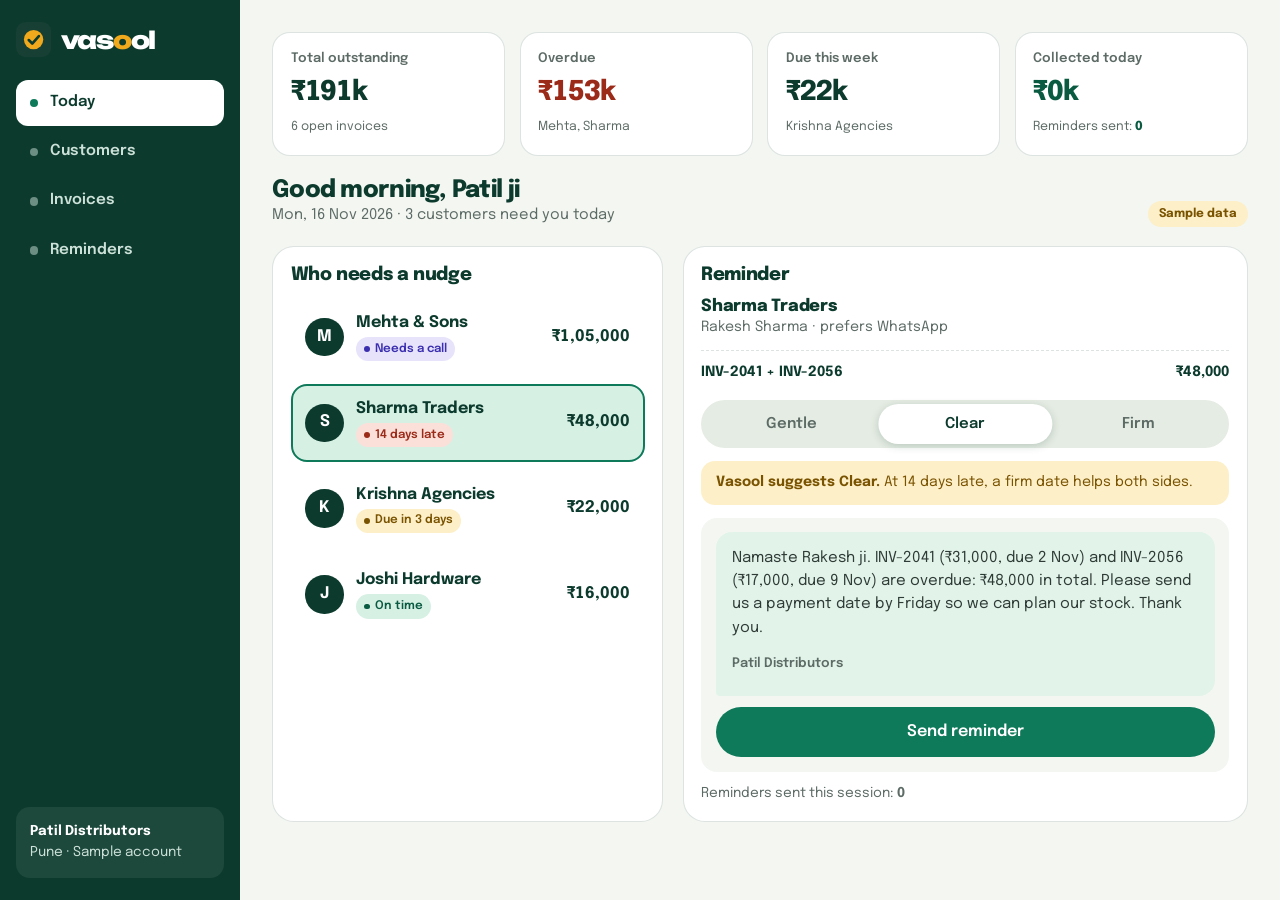
==== dashboard.html @ 1ac50a8e "Initial commit" ====
<!DOCTYPE html>
<html lang="en">
<head>
<meta charset="utf-8">
<meta name="viewport" content="width=device-width, initial-scale=1, viewport-fit=cover">
<title>Vasool: dashboard</title>
<link rel="preconnect" href="https://fonts.googleapis.com">
<link href="https://fonts.googleapis.com/css2?family=Unbounded:wght@800&family=Epilogue:wght@400;500;600;700;800&display=swap" rel="stylesheet">
<link rel="stylesheet" href="dashboard.css">
</head>
<body>
<div class="app">

<!-- STATE: view, customer, tone, filter -->
<input type="radio" name="v" id="v1" class="vh" checked><input type="radio" name="v" id="v2" class="vh"><input type="radio" name="v" id="v3" class="vh"><input type="radio" name="v" id="v4" class="vh">
<input type="radio" name="c" id="c1" class="vh" checked><input type="radio" name="c" id="c2" class="vh"><input type="radio" name="c" id="c3" class="vh"><input type="radio" name="c" id="c4" class="vh">
<input type="radio" name="t" id="t1" class="vh"><input type="radio" name="t" id="t2" class="vh" checked><input type="radio" name="t" id="t3" class="vh">
<input type="radio" name="f" id="f1" class="vh" checked><input type="radio" name="f" id="f2" class="vh"><input type="radio" name="f" id="f3" class="vh">

<aside class="side">
  <a class="logo" href="index.html" aria-label="Vasool, back to website"><svg viewBox="0 0 40 40" aria-hidden="true"><rect width="40" height="40" rx="11" fill="#173f33"/><circle cx="20" cy="20" r="11" fill="#f0a81c"/><path d="M14.5 20.5l4 4 7.5-8.5" fill="none" stroke="#0c3b2e" stroke-width="3" stroke-linecap="round" stroke-linejoin="round"/></svg><span>vas<b>o</b>ol</span></a>
  <nav class="nav" aria-label="Dashboard">
    <label for="v1"><i></i>Today</label><label for="v2"><i></i>Customers</label><label for="v3"><i></i>Invoices</label><label for="v4"><i></i>Reminders</label>
  </nav>
  <div class="biz"><strong>Patil Distributors</strong>Pune · Sample account</div>
</aside>

<main class="main" id="main">

<!-- ===== TODAY ===== -->
<section class="view view-1">
  <div class="top"><div><h1>Good morning, Patil ji</h1><p>Mon, 16 Nov 2026 · 3 customers need you today</p></div><span class="pill">Sample data</span></div>
  <div class="work">
    <div class="card"><h2>Who needs a nudge</h2>
      <div class="list">
        <label class="cust" for="c3"><span class="avatar">M</span><span class="who"><strong>Mehta &amp; Sons</strong><span class="chip call">Needs a call</span></span><b class="amt">₹1,05,000</b></label>
        <label class="cust" for="c1"><span class="avatar">S</span><span class="who"><strong>Sharma Traders</strong><span class="chip late">14 days late</span></span><b class="amt">₹48,000</b></label>
        <label class="cust" for="c2"><span class="avatar">K</span><span class="who"><strong>Krishna Agencies</strong><span class="chip soon">Due in 3 days</span></span><b class="amt">₹22,000</b></label>
        <label class="cust" for="c4"><span class="avatar">J</span><span class="who"><strong>Joshi Hardware</strong><span class="chip ok">On time</span></span><b class="amt">₹16,000</b></label>
      </div>
    </div>
    <div class="card"><h2>Reminder</h2>
      <div class="a a1"><h3>Sharma Traders</h3><p>Rakesh Sharma · prefers WhatsApp</p><p class="tot"><span>INV-2041 + INV-2056</span><span>₹48,000</span></p></div>
      <div class="a a2"><h3>Krishna Agencies</h3><p>Suresh Krishna · prefers calls</p><p class="tot"><span>INV-2063</span><span>₹22,000</span></p></div>
      <div class="a a3"><h3>Mehta &amp; Sons</h3><p>Anil Mehta · prefers calls</p><p class="tot"><span>INV-1987 + INV-2012</span><span>₹1,05,000</span></p></div>
      <div class="a a4"><h3>Joshi Hardware</h3><p>Ravi Joshi · prefers WhatsApp</p><p class="tot"><span>INV-2070</span><span>₹16,000</span></p></div>
      <div class="seg" role="group" aria-label="Tone"><label for="t1">Gentle</label><label for="t2">Clear</label><label for="t3">Firm</label></div>
      <div class="vsays">
        <p class="vs vs1"><b>Vasool suggests Clear.</b> At 14 days late, a firm date helps both sides.</p>
        <p class="vs vs2"><b>Vasool suggests Gentle.</b> Not due yet, so a friendly heads-up is enough.</p>
        <p class="vs vs3"><b>Vasool suggests a call first.</b> At 49 days, a message alone can feel cold. Then send Clear.</p>
        <p class="vs vs4"><b>Nothing to do.</b> Joshi Hardware pays on time. Next invoice is due 28 Nov.</p>
      </div>
      <div class="chat">
        <div class="msg m11"><input type="checkbox" id="s11" class="vh"><div class="bubble"><p>Namaste Rakesh ji. Hope the week is going well. A small reminder that INV-2041 and INV-2056 are still open: ₹48,000 in all. Could you let us know when it can be cleared? Thank you.</p><p class="sign">Patil Distributors</p><span class="stamp">Sent</span></div><label class="btn" for="s11"><span class="when-off">Send reminder</span><span class="when-on">Sent. Tap to undo</span></label></div>
        <div class="msg m12"><input type="checkbox" id="s12" class="vh"><div class="bubble"><p>Namaste Rakesh ji. INV-2041 (₹31,000, due 2 Nov) and INV-2056 (₹17,000, due 9 Nov) are overdue: ₹48,000 in total. Please send us a payment date by Friday so we can plan our stock. Thank you.</p><p class="sign">Patil Distributors</p><span class="stamp">Sent</span></div><label class="btn" for="s12"><span class="when-off">Send reminder</span><span class="when-on">Sent. Tap to undo</span></label></div>
        <div class="msg m13"><input type="checkbox" id="s13" class="vh"><div class="bubble"><p>Rakesh ji, ₹48,000 across INV-2041 and INV-2056 is overdue. Please pay by Monday, or we will have to hold new orders until it is cleared. Please confirm today.</p><p class="sign">Patil Distributors</p><span class="stamp">Sent</span></div><label class="btn" for="s13"><span class="when-off">Send reminder</span><span class="when-on">Sent. Tap to undo</span></label></div>
        <div class="msg m21"><input type="checkbox" id="s21" class="vh"><div class="bubble"><p>Namaste Suresh ji. A quick heads-up that INV-2063 (₹22,000) falls due on 19 Nov. Our UPI details are below if that is easier. Thank you for your continued support.</p><p class="sign">Patil Distributors</p><span class="stamp">Sent</span></div><label class="btn" for="s21"><span class="when-off">Send reminder</span><span class="when-on">Sent. Tap to undo</span></label></div>
        <div class="msg m22"><input type="checkbox" id="s22" class="vh"><div class="bubble"><p>Namaste Suresh ji. INV-2063 for ₹22,000 is due on 19 Nov. Please confirm the payment date so we can update our books.</p><p class="sign">Patil Distributors</p><span class="stamp">Sent</span></div><label class="btn" for="s22"><span class="when-off">Send reminder</span><span class="when-on">Sent. Tap to undo</span></label></div>
        <div class="msg m23"><input type="checkbox" id="s23" class="vh"><div class="bubble"><p>Suresh ji, INV-2063 (₹22,000) falls due on 19 Nov. Please clear it on or before that date. We would rather not hold your next order.</p><p class="sign">Patil Distributors</p><span class="stamp">Sent</span></div><label class="btn" for="s23"><span class="when-off">Send reminder</span><span class="when-on">Sent. Tap to undo</span></label></div>
        <div class="msg m31"><input type="checkbox" id="s31" class="vh"><div class="bubble"><p>Namaste Anil ji. Hope you and the family are well. We wanted to check in about two open invoices, ₹1,05,000 in all. Could we find a time to talk this week? Thank you.</p><p class="sign">Patil Distributors</p><span class="stamp">Sent</span></div><label class="btn" for="s31"><span class="when-off">Send reminder</span><span class="when-on">Sent. Tap to undo</span></label></div>
        <div class="msg m32"><input type="checkbox" id="s32" class="vh"><div class="bubble"><p>Namaste Anil ji. INV-1987 (₹60,000) and INV-2012 (₹45,000) are overdue: ₹1,05,000 in total. Please call us today so we can agree a payment plan.</p><p class="sign">Patil Distributors</p><span class="stamp">Sent</span></div><label class="btn" for="s32"><span class="when-off">Send reminder</span><span class="when-on">Sent. Tap to undo</span></label></div>
        <div class="msg m33"><input type="checkbox" id="s33" class="vh"><div class="bubble"><p>Anil ji, ₹1,05,000 has been overdue for more than a month. Unless we agree a payment date by Monday, we will have to pause supplies. Please call me today.</p><p class="sign">Patil Distributors</p><span class="stamp">Sent</span></div><label class="btn" for="s33"><span class="when-off">Send reminder</span><span class="when-on">Sent. Tap to undo</span></label></div>
        <div class="msg m4"><div class="bubble"><p>No reminder needed. INV-2070 (₹16,000) is due on 28 Nov and Joshi Hardware has paid on time for 14 months.</p></div></div>
      </div>
      <p class="count">Reminders sent this session: <b></b></p>
    </div>
  </div>
</section>

<!-- ===== CUSTOMERS ===== -->
<section class="view view-2">
  <div class="top"><div><h1>Customers</h1><p>Credit limits start the conversation early.</p></div><span class="pill">Sample data</span></div>
  <div class="card"><h2>Ageing of what you are owed</h2>
    <div class="age">
      <p><span>Not due yet</span><span class="meter"><i style="--w:38"></i></span><b>₹38k</b></p>
      <p><span>1 to 15 days</span><span class="meter"><i style="--w:48"></i></span><b>₹48k</b></p>
      <p><span>16 to 30 days</span><span class="meter"><i style="--w:0"></i></span><b>₹0</b></p>
      <p><span>Over 30 days</span><span class="meter late"><i style="--w:105"></i></span><b>₹105k</b></p>
    </div>
  </div>
  <div class="card"><div class="rows">
    <div class="row"><span class="who"><span class="avatar">M</span><span><strong>Mehta &amp; Sons</strong><small>Anil Mehta · since 2017</small></span></span><span class="chip call">Needs a call</span><div><div class="meter full"><i style="--u:100%"></i></div><span class="lim">₹1,05,000 of ₹1,00,000 limit</span></div><b class="amt">₹1,05,000</b></div>
    <div class="row"><span class="who"><span class="avatar">S</span><span><strong>Sharma Traders</strong><small>Rakesh Sharma · since 2019</small></span></span><span class="chip late">14 days late</span><div><div class="meter hi"><i style="--u:80%"></i></div><span class="lim">₹48,000 of ₹60,000 limit</span></div><b class="amt">₹48,000</b></div>
    <div class="row"><span class="who"><span class="avatar">K</span><span><strong>Krishna Agencies</strong><small>Suresh Krishna · since 2021</small></span></span><span class="chip soon">Due in 3 days</span><div><div class="meter"><i style="--u:44%"></i></div><span class="lim">₹22,000 of ₹50,000 limit</span></div><b class="amt">₹22,000</b></div>
    <div class="row"><span class="who"><span class="avatar">J</span><span><strong>Joshi Hardware</strong><small>Ravi Joshi · since 2018</small></span></span><span class="chip ok">On time</span><div><div class="meter"><i style="--u:16%"></i></div><span class="lim">₹16,000 of ₹1,00,000 limit</span></div><b class="amt">₹16,000</b></div>
  </div></div>
</section>

<!-- ===== INVOICES ===== -->
<section class="view view-3">
  <div class="top"><div><h1>Invoices</h1><p>Tick “Mark paid” and watch the totals move.</p></div><div class="f" role="group" aria-label="Filter"><label for="f1">All</label><label for="f2">Open</label><label for="f3">Overdue</label></div></div>
  <div class="card"><div class="rows">
    <div class="row inv i1"><input type="checkbox" id="p1" class="vh"><span class="who"><strong>INV-1987</strong><small>Mehta &amp; Sons</small></span><span class="due">Due 28 Sep · <span class="chip call">49 days late</span></span><b class="amt">₹60,000</b><label class="btn sm" for="p1"><span class="when-off">Mark paid</span><span class="when-on">Paid. Undo</span></label></div>
    <div class="row inv i2"><input type="checkbox" id="p2" class="vh"><span class="who"><strong>INV-2012</strong><small>Mehta &amp; Sons</small></span><span class="due">Due 15 Oct · <span class="chip call">32 days late</span></span><b class="amt">₹45,000</b><label class="btn sm" for="p2"><span class="when-off">Mark paid</span><span class="when-on">Paid. Undo</span></label></div>
    <div class="row inv i3"><input type="checkbox" id="p3" class="vh"><span class="who"><strong>INV-2041</strong><small>Sharma Traders</small></span><span class="due">Due 2 Nov · <span class="chip late">14 days late</span></span><b class="amt">₹31,000</b><label class="btn sm" for="p3"><span class="when-off">Mark paid</span><span class="when-on">Paid. Undo</span></label></div>
    <div class="row inv i4"><input type="checkbox" id="p4" class="vh"><span class="who"><strong>INV-2056</strong><small>Sharma Traders</small></span><span class="due">Due 9 Nov · <span class="chip late">7 days late</span></span><b class="amt">₹17,000</b><label class="btn sm" for="p4"><span class="when-off">Mark paid</span><span class="when-on">Paid. Undo</span></label></div>
    <div class="row inv i5 nod"><input type="checkbox" id="p5" class="vh"><span class="who"><strong>INV-2063</strong><small>Krishna Agencies</small></span><span class="due">Due 19 Nov · <span class="chip soon">in 3 days</span></span><b class="amt">₹22,000</b><label class="btn sm" for="p5"><span class="when-off">Mark paid</span><span class="when-on">Paid. Undo</span></label></div>
    <div class="row inv i6 nod"><input type="checkbox" id="p6" class="vh"><span class="who"><strong>INV-2070</strong><small>Joshi Hardware</small></span><span class="due">Due 28 Nov · <span class="chip ok">on time</span></span><b class="amt">₹16,000</b><label class="btn sm" for="p6"><span class="when-off">Mark paid</span><span class="when-on">Paid. Undo</span></label></div>
  </div></div>
</section>

<!-- ===== REMINDERS ===== -->
<section class="view view-4">
  <div class="top"><div><h1>Reminders</h1><p>Every message is dated, so no argument about the number.</p></div><span class="pill">Sample data</span></div>
  <div class="card"><h2>Recent history</h2>
    <ul class="log">
      <li><span class="avatar">M</span><div><strong>Mehta &amp; Sons</strong><p>Called, promised to pay after Diwali.</p></div><span class="tone">Call · 9 Nov</span></li>
      <li><span class="avatar">S</span><div><strong>Sharma Traders</strong><p>“Namaste Rakesh ji. A small reminder…”</p></div><span class="tone">Gentle · 6 Nov</span></li>
      <li><span class="avatar">M</span><div><strong>Mehta &amp; Sons</strong><p>“INV-1987 and INV-2012 are overdue…”</p></div><span class="tone">Clear · 2 Nov</span></li>
      <li><span class="avatar">J</span><div><strong>Joshi Hardware</strong><p>Paid INV-2049 on the due date. Thank-you note sent.</p></div><span class="tone">Gentle · 30 Oct</span></li>
    </ul>
    <p class="count">Sent from Today in this session: <b></b></p>
  </div>
</section>

<!-- STATS: last in the DOM so the counters have counted, shown first via flex order -->
<div class="stats" aria-live="polite">
  <div class="stat"><span>Total outstanding</span><b class="n-out"></b><small>6 open invoices</small></div>
  <div class="stat bad"><span>Overdue</span><b class="n-od"></b><small>Mehta, Sharma</small></div>
  <div class="stat"><span>Due this week</span><b class="n-wk"></b><small>Krishna Agencies</small></div>
  <div class="stat good"><span>Collected today</span><b class="n-paid"></b><small>Reminders sent: <b class="n-sent" style="display:inline;font-size:inherit;letter-spacing:0"></b></small></div>
</div>

</main>
</div>
</body>
</html>
---- dashboard.css ----
/* VASOOL DASHBOARD: HTML + CSS only. State lives in radios and checkboxes; totals use CSS counters. */
:root{--paper:#f3f6f1;--paper-2:#e5ece3;--card:#fff;--ledger:#0c3b2e;--field:#0e7a5a;--field-dark:#0a634a;--field-tint:#d6f0e4;--marigold:#f0a81c;--marigold-tint:#fdefc8;--mt-ink:#7a5300;--stamp:#2a3fa8;--rubric:#d2452f;--rubric-tint:#fbe0da;--rb-ink:#9b2a18;--violet-tint:#e6e3fb;--vi-ink:#3b2fb0;--ok-ink:#0a5a42;--text:#2f3b37;--muted:#5d6b66;--head:#0c3b2e;--bubble:#e2f4e9;--line:rgba(12,59,46,.14);--rule:rgba(210,69,47,.5);--spring:linear(0,.009,.035 2.1%,.141 4.4%,.281 6.7%,.723 12.9%,.938 16.7%,1.017,1.077,1.121,1.149 24.3%,1.159,1.163,1.161,1.154 29.9%,1.129 32.8%,1.051 39.6%,1.017 43.1%,.991,.977 51%,.974 53.8%,.975 57.1%,.997 69.8%,1.003 76.9%,1.004 83.8%,1)}
@media(prefers-color-scheme:dark){:root{--paper:#0e1814;--paper-2:#162620;--card:#14221c;--ledger:#082a20;--field:#2bb58a;--field-dark:#58d1a8;--field-tint:#17372c;--marigold-tint:#3a2d0c;--mt-ink:#f2c35c;--rubric-tint:#3d1c16;--rb-ink:#f0907e;--violet-tint:#26214f;--vi-ink:#b3aaf5;--ok-ink:#7fdcb9;--text:#cfdcd6;--muted:#93a59d;--head:#eaf4ef;--bubble:#1b3a2e;--line:rgba(200,230,215,.14);--stamp:#8fa2ff}}
*,*::before,*::after{box-sizing:border-box}*{margin:0}
html{height:100%;-webkit-text-size-adjust:100%}
body{min-height:100%;font:400 1rem/1.55 Epilogue,system-ui,-apple-system,"Segoe UI",Roboto,sans-serif;color:var(--text);background:var(--paper);padding:env(safe-area-inset-top,0) 0 env(safe-area-inset-bottom,0)}
h1,h2,h3{color:var(--head);font-weight:800;letter-spacing:-.03em;line-height:1.1}
h1{font-size:clamp(1.6rem,1rem+2vw,2.3rem)}h2{font-size:1.15rem;letter-spacing:-.02em}h3{font-size:1.05rem;letter-spacing:-.015em}
ul{padding:0;list-style:none}button,input{font:inherit}
.vh{position:absolute;opacity:0;width:1px;height:1px;margin:-1px;pointer-events:none}
:focus-visible{outline:3px solid var(--marigold);outline-offset:2px;border-radius:6px}

/* shell */
.app{counter-reset:out 191 od 153 wk 22 paid 0 sent 0;display:grid;grid-template-columns:15rem minmax(0,1fr);min-height:100vh}
.side{grid-column:1;grid-row:1;position:sticky;top:0;align-self:start;height:100vh;display:flex;flex-direction:column;gap:1.4rem;padding:1.4rem 1rem;background:var(--ledger);color:#cde1d8}
.main{grid-column:2;grid-row:1;display:flex;flex-direction:column;gap:1.4rem;padding:clamp(1rem,3vw,2rem);min-width:0}
.logo{text-decoration:none;display:flex;align-items:center;gap:.6rem;color:#fff;font:800 1.5rem Unbounded,Epilogue,sans-serif;letter-spacing:-.055em}
.logo svg{width:2.2rem;height:2.2rem}.logo b{color:var(--marigold);font-weight:800}
.nav{display:grid;gap:.2rem}
.nav label{display:flex;align-items:center;gap:.7rem;padding:.7rem .85rem;border-radius:12px;font-weight:600;font-size:.95rem;cursor:pointer;transition:background-color .3s,color .3s}
.nav label:hover{background:rgba(255,255,255,.08)}
.nav i{width:.55rem;height:.55rem;border-radius:50%;background:currentColor;opacity:.5}
.biz{margin-top:auto;padding:.9rem;border-radius:14px;background:rgba(255,255,255,.07);font-size:.85rem}
.biz strong{display:block;color:#fff}
#v1:checked~.side [for=v1],#v2:checked~.side [for=v2],#v3:checked~.side [for=v3],#v4:checked~.side [for=v4]{background:#fff;color:var(--ledger)}
#v1:checked~.side [for=v1] i,#v2:checked~.side [for=v2] i,#v3:checked~.side [for=v3] i,#v4:checked~.side [for=v4] i{background:var(--field);opacity:1}
#v1:focus-visible~.side [for=v1],#v2:focus-visible~.side [for=v2],#v3:focus-visible~.side [for=v3],#v4:focus-visible~.side [for=v4]{outline:3px solid var(--marigold)}

/* views: hidden ones stay rendered (off-screen) so counters keep counting */
.view{display:grid;gap:1.2rem}
.view{position:absolute;left:-9999px;height:0;overflow:hidden;visibility:hidden}
#v1:checked~.main .view-1,#v2:checked~.main .view-2,#v3:checked~.main .view-3,#v4:checked~.main .view-4{position:static;height:auto;overflow:visible;visibility:visible}
.top{display:flex;flex-wrap:wrap;justify-content:space-between;align-items:end;gap:.5rem 1rem}
.top p{color:var(--muted);font-size:.92rem}
.pill{font-size:.75rem;font-weight:700;padding:.25rem .7rem;border-radius:999px;background:var(--marigold-tint);color:var(--mt-ink)}

/* stats (last in DOM so counters have counted; pulled to the top) */
.stats{order:-1;display:grid;grid-template-columns:repeat(4,minmax(0,1fr));gap:.9rem}
.stat{padding:1rem 1.1rem;background:var(--card);border:1px solid var(--line);border-radius:18px}
.stat span{display:block;font-size:.82rem;color:var(--muted);font-weight:600}
.stat b{display:block;margin-top:.15rem;font-size:1.7rem;font-weight:800;letter-spacing:-.04em;color:var(--head);font-variant-numeric:tabular-nums}
.stat small{font-size:.78rem;color:var(--muted)}
.stat.bad b{color:var(--rb-ink)}.stat.good b{color:var(--ok-ink)}
.n-out::after{content:"₹" counter(out) "k"}.n-od::after{content:"₹" counter(od) "k"}.n-wk::after{content:"₹" counter(wk) "k"}.n-paid::after{content:"₹" counter(paid) "k"}.n-sent::after{content:counter(sent)}

/* shared pieces */
.card{background:var(--card);border:1px solid var(--line);border-radius:22px;padding:1.1rem;min-width:0}
.card>h2{margin-bottom:.8rem}
.chip{display:inline-flex;align-items:center;gap:.4em;padding:.25em .7em;border-radius:999px;font-size:.74rem;font-weight:600;white-space:nowrap}
.chip::before{content:"";width:.5em;height:.5em;border-radius:50%;background:currentColor}
.late{background:var(--rubric-tint);color:var(--rb-ink)}.soon{background:var(--marigold-tint);color:var(--mt-ink)}.call{background:var(--violet-tint);color:var(--vi-ink)}.ok{background:var(--field-tint);color:var(--ok-ink)}
.avatar{display:grid;place-items:center;width:2.4rem;height:2.4rem;border-radius:50%;background:var(--ledger);color:#fff;font-weight:700;flex:none}
.who{display:flex;flex-direction:column;align-items:flex-start;gap:.3rem;min-width:0}.who strong{color:var(--head);line-height:1.2}.who small{color:var(--muted);font-size:.82rem}
.amt{font-weight:700;font-variant-numeric:tabular-nums;color:var(--head);text-align:right}
.btn{display:inline-flex;align-items:center;justify-content:center;padding:.8rem 1.3rem;border-radius:999px;background:var(--field);color:#fff;font-weight:600;cursor:pointer;user-select:none;transition:transform .45s var(--spring),background-color .3s}
.btn:hover{transform:translateY(-2px);background:var(--field-dark)}.btn:active{transform:scale(.97)}
.btn.sm{padding:.45rem .9rem;font-size:.85rem;background:transparent;color:var(--head);border:1.5px solid var(--line)}
.btn.sm:hover{background:var(--head);color:var(--paper)}
.when-on{display:none}

/* today */
.work{display:grid;grid-template-columns:minmax(0,.9fr) minmax(0,1.3fr);gap:1.2rem}
.list{display:grid;gap:.5rem}
.cust{display:grid;grid-template-columns:auto minmax(0,1fr) auto;gap:.75rem;align-items:center;padding:.8rem;border:2px solid transparent;border-radius:16px;cursor:pointer;transition:background-color .3s,border-color .3s}
.cust:hover{background:var(--paper-2)}
#c1:checked~.main [for=c1],#c2:checked~.main [for=c2],#c3:checked~.main [for=c3],#c4:checked~.main [for=c4]{background:var(--field-tint);border-color:var(--field)}
#c1:focus-visible~.main [for=c1],#c2:focus-visible~.main [for=c2],#c3:focus-visible~.main [for=c3],#c4:focus-visible~.main [for=c4],#t1:focus-visible~.main [for=t1],#t2:focus-visible~.main [for=t2],#t3:focus-visible~.main [for=t3]{outline:3px solid var(--marigold)}
.a,.vs{display:none}
#c1:checked~.main .a1,#c2:checked~.main .a2,#c3:checked~.main .a3,#c4:checked~.main .a4,#c1:checked~.main .vs1,#c2:checked~.main .vs2,#c3:checked~.main .vs3,#c4:checked~.main .vs4{display:block}
.a p{font-size:.88rem;color:var(--muted)}.a .tot{display:flex;justify-content:space-between;margin:.7rem 0 0;padding-top:.7rem;border-top:1px dashed var(--line);font-weight:700;color:var(--head)}
.seg{position:relative;display:grid;grid-template-columns:repeat(3,1fr);padding:4px;margin-top:1rem;background:var(--paper-2);border-radius:999px}
.seg::before{content:"";position:absolute;inset:4px auto 4px 4px;width:calc((100% - 8px)/3);background:var(--card);border-radius:999px;box-shadow:0 2px 8px rgba(12,59,46,.2);transition:transform .6s var(--spring)}
#t2:checked~.main .seg::before{transform:translateX(100%)}#t3:checked~.main .seg::before{transform:translateX(200%)}
.seg label{position:relative;padding:.55rem;text-align:center;font-weight:600;font-size:.93rem;color:var(--muted);cursor:pointer;transition:color .3s}
#t1:checked~.main [for=t1],#t2:checked~.main [for=t2],#t3:checked~.main [for=t3]{color:var(--head)}
.vsays{margin-top:.8rem;padding:.7rem .9rem;border-radius:14px;background:var(--marigold-tint);color:var(--mt-ink);font-size:.88rem}
.chat{display:grid;margin-top:.8rem;padding:.9rem;border-radius:16px;background:var(--paper)}
.msg{grid-area:1/1;visibility:hidden;opacity:0;transform:translateY(10px) scale(.96);transition:opacity .4s,transform .6s var(--spring)}
#c1:checked~#t1:checked~.main .m11,#c1:checked~#t2:checked~.main .m12,#c1:checked~#t3:checked~.main .m13,#c2:checked~#t1:checked~.main .m21,#c2:checked~#t2:checked~.main .m22,#c2:checked~#t3:checked~.main .m23,#c3:checked~#t1:checked~.main .m31,#c3:checked~#t2:checked~.main .m32,#c3:checked~#t3:checked~.main .m33,#c4:checked~.main .m4{visibility:visible;opacity:1;transform:none}
.bubble{position:relative;padding:.9rem 1rem 1.3rem;background:var(--bubble);border-radius:16px 16px 16px 4px;font-size:.94rem;color:var(--text)}
.sign{margin-top:.9rem;font-weight:600;font-size:.82rem;color:var(--muted)}
.stamp{position:absolute;right:.8rem;bottom:.5rem;padding:.1em .6em;border:3px solid var(--stamp);outline:1px solid var(--stamp);outline-offset:3px;border-radius:6px;color:var(--stamp);font-weight:800;font-size:1.2rem;letter-spacing:.16em;text-transform:uppercase;opacity:0;transform:rotate(-9deg);pointer-events:none}
.msg input:checked~.bubble .stamp{opacity:.9;animation:slam .55s cubic-bezier(.2,1.4,.35,1) both}
.msg .btn{width:100%;margin-top:.7rem}
.msg input:checked~.btn,.inv input:checked~.btn{background:var(--field-tint);color:var(--ok-ink)}
.msg input:checked~.btn .when-off,.inv input:checked~.btn .when-off{display:none}.msg input:checked~.btn .when-on,.inv input:checked~.btn .when-on{display:inline}
.msg input:focus-visible~.btn,.inv input:focus-visible~.btn{outline:3px solid var(--marigold);outline-offset:3px}
.count{margin-top:.7rem;font-size:.85rem;color:var(--muted)}.count b::after{content:counter(sent)}
.m4 .bubble{background:var(--field-tint);color:var(--ok-ink)}

/* customers + invoices tables as ledger rows */
.rows{border-left:3px double var(--rule)}
.row{display:grid;grid-template-columns:minmax(0,1.5fr) minmax(0,1fr) minmax(0,1.2fr) auto;gap:.6rem 1.2rem;align-items:center;padding:.95rem 0 .95rem 1.1rem;border-top:1px solid var(--line)}
.row:last-child{border-bottom:1px solid var(--line)}
.row .who{flex-direction:row;align-items:center;gap:.7rem}
.meter{height:.6rem;background:var(--paper-2);border-radius:999px;overflow:hidden}.meter i{display:block;height:100%;width:var(--u);background:var(--field);border-radius:inherit}
.meter.hi i{background:var(--marigold)}.meter.full i{background:var(--rubric)}
.lim{font-size:.78rem;color:var(--muted);display:block;margin-top:.25rem}
.inv{grid-template-columns:minmax(0,1.3fr) minmax(0,1fr) minmax(0,1fr) auto}
.inv .btn.sm{min-width:7.6rem}
.inv input:checked~.who,.inv input:checked~.amt,.inv input:checked~.due{opacity:.5;text-decoration:line-through}
.due{font-size:.88rem;color:var(--muted)}
.inv input:checked~.btn.sm{background:var(--field-tint);color:var(--ok-ink);border-color:transparent}
.f{display:flex;gap:.4rem;flex-wrap:wrap}
.f label{padding:.4rem .9rem;border-radius:999px;font-weight:600;font-size:.88rem;background:var(--paper-2);color:var(--muted);cursor:pointer}
#f1:checked~.main [for=f1],#f2:checked~.main [for=f2],#f3:checked~.main [for=f3]{background:var(--head);color:var(--paper)}
#f2:checked~.main .view-3 .inv:has(input:checked),#f3:checked~.main .view-3 .inv:has(input:checked),#f3:checked~.main .view-3 .nod{display:none}
.age{display:grid;gap:.7rem}.age p{display:grid;grid-template-columns:7rem minmax(0,1fr) 4rem;gap:.8rem;align-items:center;font-size:.9rem}
.age .meter{height:.8rem}.age i{width:calc(var(--w)/105*100%)}.age .meter.late i{background:var(--rubric)}.age b{text-align:right;color:var(--head);font-variant-numeric:tabular-nums}
.log li{display:grid;grid-template-columns:auto minmax(0,1fr) auto;gap:.8rem;align-items:center;padding:.85rem 0;border-top:1px solid var(--line)}
.log li:first-child{border-top:0}.log p{font-size:.88rem;color:var(--muted)}
.tone{font-size:.75rem;font-weight:700;padding:.2em .7em;border-radius:8px;background:var(--paper-2);color:var(--head)}

@keyframes slam{0%{opacity:0;transform:rotate(-9deg) scale(2.6)}55%{opacity:1}}
@media(max-width:1060px){.work{grid-template-columns:minmax(0,1fr)}.stats{grid-template-columns:repeat(2,minmax(0,1fr))}}
@media(max-width:860px){
 .app{grid-template-columns:minmax(0,1fr)}
 .side{grid-column:1;position:sticky;z-index:5;height:auto;flex-direction:row;align-items:center;gap:.6rem;padding:.6rem .8rem;overflow-x:auto}
 .logo span,.biz,.nav i{display:none}.nav{display:flex;gap:.2rem}.nav label{white-space:nowrap;padding:.55rem .9rem}.main{grid-column:1;grid-row:2}
 .row,.inv{grid-template-columns:minmax(0,1fr) auto}.row>:nth-child(3){grid-column:1/-1}
}
@media(max-width:480px){.stats{grid-template-columns:minmax(0,1fr)}.age p{grid-template-columns:5.5rem minmax(0,1fr) 3.2rem}}
@media(prefers-reduced-motion:reduce){*,*::before,*::after{animation:none!important;transition:none!important}}
/* counters: each invoice and reminder checkbox moves the totals */
#p1:checked{counter-increment:out -60 od -60 paid 60}
#p2:checked{counter-increment:out -45 od -45 paid 45}
#p3:checked{counter-increment:out -31 od -31 paid 31}
#p4:checked{counter-increment:out -17 od -17 paid 17}
#p5:checked{counter-increment:out -22 wk -22 paid 22}
#p6:checked{counter-increment:out -16 paid 16}
.msg input:checked{counter-increment:sent 1}
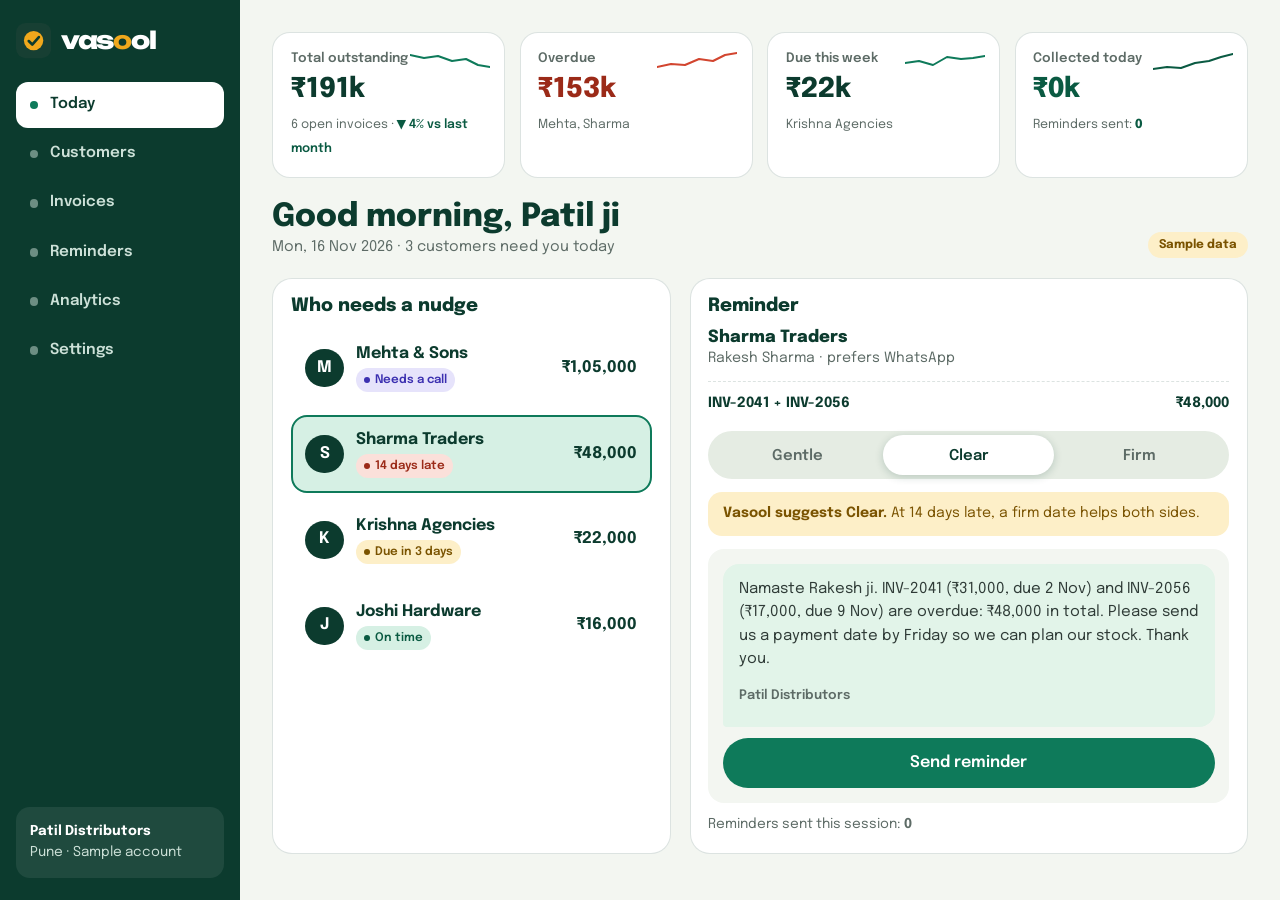
==== commit f5b5c69e: "Add analytics page" ====
--- a/dashboard.html
+++ b/dashboard.html
@@ -16,11 +16,13 @@
 <input type="radio" name="c" id="c1" class="vh" checked><input type="radio" name="c" id="c2" class="vh"><input type="radio" name="c" id="c3" class="vh"><input type="radio" name="c" id="c4" class="vh">
 <input type="radio" name="t" id="t1" class="vh"><input type="radio" name="t" id="t2" class="vh" checked><input type="radio" name="t" id="t3" class="vh">
 <input type="radio" name="f" id="f1" class="vh" checked><input type="radio" name="f" id="f2" class="vh"><input type="radio" name="f" id="f3" class="vh">
+<input type="radio" name="v" id="v5" class="vh"><input type="radio" name="v" id="v6" class="vh">
+<input type="radio" name="r" id="r1" class="vh" checked><input type="radio" name="r" id="r2" class="vh"><input type="radio" name="r" id="r3" class="vh">
 
 <aside class="side">
   <a class="logo" href="index.html" aria-label="Vasool, back to website"><svg viewBox="0 0 40 40" aria-hidden="true"><rect width="40" height="40" rx="11" fill="#173f33"/><circle cx="20" cy="20" r="11" fill="#f0a81c"/><path d="M14.5 20.5l4 4 7.5-8.5" fill="none" stroke="#0c3b2e" stroke-width="3" stroke-linecap="round" stroke-linejoin="round"/></svg><span>vas<b>o</b>ol</span></a>
   <nav class="nav" aria-label="Dashboard">
-    <label for="v1"><i></i>Today</label><label for="v2"><i></i>Customers</label><label for="v3"><i></i>Invoices</label><label for="v4"><i></i>Reminders</label>
+    <label for="v1"><i></i>Today</label><label for="v2"><i></i>Customers</label><label for="v3"><i></i>Invoices</label><label for="v4"><i></i>Reminders</label><label for="v5"><i></i>Analytics</label><label for="v6"><i></i>Settings</label>
   </nav>
   <div class="biz"><strong>Patil Distributors</strong>Pune · Sample account</div>
 </aside>
@@ -114,12 +116,74 @@
   </div>
 </section>
 
+<section class="view view-5">
+  <div class="top"><div><h1>Analytics</h1><p>How well you are collecting, and where the money is stuck.</p></div><span class="pill">Sample data · Jun to Nov 2026</span></div>
+  <div class="kpis">
+    <div class="card kpi"><span>Collection rate</span><b>81%</b><em class="up">▲ 6 pts</em></div>
+    <div class="card kpi"><span>Average days to pay</span><b>66</b><em class="up">▼ 12 days, faster</em></div>
+    <div class="card kpi"><span>Paid on time</span><b>58%</b><em class="up">▲ 9 pts</em></div>
+    <div class="card kpi"><span>Reminder response</span><b>64%</b><em class="up">▲ 4 pts</em></div>
+  </div>
+  <div class="grid2">
+    <div class="card"><div class="ch"><h2>Billed vs collected (₹k)</h2><div class="f" role="group" aria-label="Series"><label for="r1">Both</label><label for="r2">Billed</label><label for="r3">Collected</label></div></div>
+      <div class="bars"><div class="grid-l"><i></i><i></i><i></i><i></i></div><div class="g"><div class="pair"><i class="bl" data-v="₹180k" style="--h:69%"></i><i class="co" data-v="₹150k" style="--h:58%"></i></div><span>Jun</span></div><div class="g"><div class="pair"><i class="bl" data-v="₹210k" style="--h:81%"></i><i class="co" data-v="₹170k" style="--h:65%"></i></div><span>Jul</span></div><div class="g"><div class="pair"><i class="bl" data-v="₹195k" style="--h:75%"></i><i class="co" data-v="₹185k" style="--h:71%"></i></div><span>Aug</span></div><div class="g"><div class="pair"><i class="bl" data-v="₹240k" style="--h:92%"></i><i class="co" data-v="₹190k" style="--h:73%"></i></div><span>Sep</span></div><div class="g"><div class="pair"><i class="bl" data-v="₹225k" style="--h:87%"></i><i class="co" data-v="₹200k" style="--h:77%"></i></div><span>Oct</span></div><div class="g"><div class="pair"><i class="bl" data-v="₹260k" style="--h:100%"></i><i class="co" data-v="₹210k" style="--h:81%"></i></div><span>Nov</span></div></div>
+      <p class="legend"><span><i class="sw bl"></i>Billed</span><span><i class="sw co"></i>Collected</span></p>
+    </div>
+    <div class="card"><h2>Who owes what</h2>
+      <div class="donut"><div class="ring"><div class="mid"><b>₹191k</b><span>open</span></div></div>
+      <ul class="key"><li><i style="background:var(--violet)"></i>Needs a call<b>₹105k</b></li><li><i style="background:var(--rubric)"></i>Late<b>₹48k</b></li><li><i style="background:var(--marigold)"></i>Due soon<b>₹22k</b></li><li><i style="background:var(--field)"></i>On time<b>₹16k</b></li></ul></div>
+    </div>
+  </div>
+  <div class="grid3">
+    <div class="card"><h2>Days to pay, by month</h2>
+      <svg class="line" viewBox="0 0 320 135" role="img" aria-label="Average days to pay fell from 78 in June to 66 in November">
+        <g class="gl"><line x1="30" x2="310" y1="20" y2="20"/><line x1="30" x2="310" y1="65" y2="65"/><line x1="30" x2="310" y1="110" y2="110"/></g>
+        <g class="tx"><text x="0" y="24">80</text><text x="0" y="69">70</text><text x="0" y="114">60</text></g>
+        <polygon class="area" points="40,29 92,47 144,38 196,60 248,70 300,83 300,110 40,110"/>
+        <polyline class="ln" points="40,29 92,47 144,38 196,60 248,70 300,83"/>
+        <g class="dots"><circle cx="40" cy="29" r="4"/><circle cx="92" cy="47" r="4"/><circle cx="144" cy="38" r="4"/><circle cx="196" cy="60" r="4"/><circle cx="248" cy="70" r="4"/><circle cx="300" cy="83" r="5"/></g>
+        <g class="tx"><text x="30" y="128">Jun</text><text x="82" y="128">Jul</text><text x="132" y="128">Aug</text><text x="184" y="128">Sep</text><text x="236" y="128">Oct</text><text x="288" y="128">Nov</text></g>
+      </svg>
+      <p class="note">Down from 78 to 66 days. The law expects 45.</p>
+    </div>
+    <div class="card"><h2>Top customers by dues</h2>
+      <div class="age"><p><span>Mehta &amp; Sons</span><span class="meter late"><i style="--w:105"></i></span><b>₹105k</b></p><p><span>Sharma Traders</span><span class="meter"><i style="--w:48"></i></span><b>₹48k</b></p><p><span>Krishna Ag.</span><span class="meter"><i style="--w:22"></i></span><b>₹22k</b></p><p><span>Joshi Hardware</span><span class="meter"><i style="--w:16"></i></span><b>₹16k</b></p></div>
+    </div>
+    <div class="card"><h2>Which tone gets paid</h2>
+      <div class="age p"><p><span>Gentle</span><span class="meter"><i style="--w:62"></i></span><b>62%</b></p><p><span>Clear</span><span class="meter"><i style="--w:74"></i></span><b>74%</b></p><p><span>Firm</span><span class="meter hi"><i style="--w:49"></i></span><b>49%</b></p></div>
+      <p class="note">Share of reminders followed by payment within 7 days.</p>
+    </div>
+  </div>
+</section>
+
+<section class="view view-6">
+  <div class="top"><div><h1>Settings</h1><p>Your business, your team and how reminders behave.</p></div><span class="pill">Not saved in this demo</span></div>
+  <div class="grid2 st">
+    <div class="card"><h2>Business profile</h2>
+      <div class="fl"><label>Business name<input type="text" value="Patil Distributors"></label><label>Owner<input type="text" value="Patil ji"></label><label>Phone<input type="tel" value="+91 98765 43210"></label><label>UPI ID<input type="text" value="patil@upi"></label></div>
+    </div>
+    <div class="card"><h2>Reminder rules</h2>
+      <label class="tg"><span><b>Suggest a tone</b><small>Based on how late the payment is</small></span><input type="checkbox" class="vh" checked><i></i></label>
+      <label class="tg"><span><b>Hindi and English templates</b><small>Namaste openers, “ji” for names</small></span><input type="checkbox" class="vh" checked><i></i></label>
+      <label class="tg"><span><b>Credit limit alerts</b><small>Warn at 80% of a customer’s limit</small></span><input type="checkbox" class="vh" checked><i></i></label>
+      <label class="tg"><span><b>Weekly collection report</b><small>Every Monday, 9 am</small></span><input type="checkbox" class="vh"><i></i></label>
+    </div>
+    <div class="card"><h2>Team</h2>
+      <ul class="log"><li><span class="avatar">P</span><div><strong>Patil ji</strong><p>Owner · full access</p></div><span class="tone">Admin</span></li><li><span class="avatar">A</span><div><strong>Asha</strong><p>Accounts · can send reminders</p></div><span class="tone">Editor</span></li></ul>
+    </div>
+    <div class="card"><h2>Your plan</h2>
+      <h3>Growth</h3><p class="note">12 of 200 customers · 2 of 2 team members</p>
+      <div class="meter" style="margin-top:.8rem"><i style="--u:6%"></i></div>
+    </div>
+  </div>
+</section>
+
 <!-- STATS: last in the DOM so the counters have counted, shown first via flex order -->
 <div class="stats" aria-live="polite">
-  <div class="stat"><span>Total outstanding</span><b class="n-out"></b><small>6 open invoices</small></div>
-  <div class="stat bad"><span>Overdue</span><b class="n-od"></b><small>Mehta, Sharma</small></div>
-  <div class="stat"><span>Due this week</span><b class="n-wk"></b><small>Krishna Agencies</small></div>
-  <div class="stat good"><span>Collected today</span><b class="n-paid"></b><small>Reminders sent: <b class="n-sent" style="display:inline;font-size:inherit;letter-spacing:0"></b></small></div>
+  <div class="stat"><span>Total outstanding</span><b class="n-out"></b><small>6 open invoices · <em class="dn">▼ 4% vs last month</em></small><svg class="spark" viewBox="0 0 80 24" aria-hidden="true"><polyline points="0,6 14,9 28,7 42,12 56,10 68,16 80,18"/></svg></div>
+  <div class="stat bad"><span>Overdue</span><b class="n-od"></b><small>Mehta, Sharma</small><svg class="spark" viewBox="0 0 80 24" aria-hidden="true"><polyline points="0,18 14,15 28,16 42,10 56,12 68,6 80,4"/></svg></div>
+  <div class="stat"><span>Due this week</span><b class="n-wk"></b><small>Krishna Agencies</small><svg class="spark" viewBox="0 0 80 24" aria-hidden="true"><polyline points="0,14 14,12 28,16 42,8 56,10 68,9 80,7"/></svg></div>
+  <div class="stat good"><span>Collected today</span><b class="n-paid"></b><small>Reminders sent: <b class="n-sent" style="display:inline;font-size:inherit;letter-spacing:0"></b></small><svg class="spark" viewBox="0 0 80 24" aria-hidden="true"><polyline points="0,20 14,18 28,19 42,14 56,12 68,8 80,5"/></svg></div>
 </div>
 
 </main>
--- a/dashboard.css
+++ b/dashboard.css
@@ -1,131 +1,920 @@
-/* VASOOL DASHBOARD: HTML + CSS only. State lives in radios and checkboxes; totals use CSS counters. */
-:root{--paper:#f3f6f1;--paper-2:#e5ece3;--card:#fff;--ledger:#0c3b2e;--field:#0e7a5a;--field-dark:#0a634a;--field-tint:#d6f0e4;--marigold:#f0a81c;--marigold-tint:#fdefc8;--mt-ink:#7a5300;--stamp:#2a3fa8;--rubric:#d2452f;--rubric-tint:#fbe0da;--rb-ink:#9b2a18;--violet-tint:#e6e3fb;--vi-ink:#3b2fb0;--ok-ink:#0a5a42;--text:#2f3b37;--muted:#5d6b66;--head:#0c3b2e;--bubble:#e2f4e9;--line:rgba(12,59,46,.14);--rule:rgba(210,69,47,.5);--spring:linear(0,.009,.035 2.1%,.141 4.4%,.281 6.7%,.723 12.9%,.938 16.7%,1.017,1.077,1.121,1.149 24.3%,1.159,1.163,1.161,1.154 29.9%,1.129 32.8%,1.051 39.6%,1.017 43.1%,.991,.977 51%,.974 53.8%,.975 57.1%,.997 69.8%,1.003 76.9%,1.004 83.8%,1)}
-@media(prefers-color-scheme:dark){:root{--paper:#0e1814;--paper-2:#162620;--card:#14221c;--ledger:#082a20;--field:#2bb58a;--field-dark:#58d1a8;--field-tint:#17372c;--marigold-tint:#3a2d0c;--mt-ink:#f2c35c;--rubric-tint:#3d1c16;--rb-ink:#f0907e;--violet-tint:#26214f;--vi-ink:#b3aaf5;--ok-ink:#7fdcb9;--text:#cfdcd6;--muted:#93a59d;--head:#eaf4ef;--bubble:#1b3a2e;--line:rgba(200,230,215,.14);--stamp:#8fa2ff}}
-*,*::before,*::after{box-sizing:border-box}*{margin:0}
-html{height:100%;-webkit-text-size-adjust:100%}
-body{min-height:100%;font:400 1rem/1.55 Epilogue,system-ui,-apple-system,"Segoe UI",Roboto,sans-serif;color:var(--text);background:var(--paper);padding:env(safe-area-inset-top,0) 0 env(safe-area-inset-bottom,0)}
-h1,h2,h3{color:var(--head);font-weight:800;letter-spacing:-.03em;line-height:1.1}
-h1{font-size:clamp(1.6rem,1rem+2vw,2.3rem)}h2{font-size:1.15rem;letter-spacing:-.02em}h3{font-size:1.05rem;letter-spacing:-.015em}
-ul{padding:0;list-style:none}button,input{font:inherit}
-.vh{position:absolute;opacity:0;width:1px;height:1px;margin:-1px;pointer-events:none}
-:focus-visible{outline:3px solid var(--marigold);outline-offset:2px;border-radius:6px}
-
-/* shell */
-.app{counter-reset:out 191 od 153 wk 22 paid 0 sent 0;display:grid;grid-template-columns:15rem minmax(0,1fr);min-height:100vh}
-.side{grid-column:1;grid-row:1;position:sticky;top:0;align-self:start;height:100vh;display:flex;flex-direction:column;gap:1.4rem;padding:1.4rem 1rem;background:var(--ledger);color:#cde1d8}
-.main{grid-column:2;grid-row:1;display:flex;flex-direction:column;gap:1.4rem;padding:clamp(1rem,3vw,2rem);min-width:0}
-.logo{text-decoration:none;display:flex;align-items:center;gap:.6rem;color:#fff;font:800 1.5rem Unbounded,Epilogue,sans-serif;letter-spacing:-.055em}
-.logo svg{width:2.2rem;height:2.2rem}.logo b{color:var(--marigold);font-weight:800}
-.nav{display:grid;gap:.2rem}
-.nav label{display:flex;align-items:center;gap:.7rem;padding:.7rem .85rem;border-radius:12px;font-weight:600;font-size:.95rem;cursor:pointer;transition:background-color .3s,color .3s}
-.nav label:hover{background:rgba(255,255,255,.08)}
-.nav i{width:.55rem;height:.55rem;border-radius:50%;background:currentColor;opacity:.5}
-.biz{margin-top:auto;padding:.9rem;border-radius:14px;background:rgba(255,255,255,.07);font-size:.85rem}
-.biz strong{display:block;color:#fff}
-#v1:checked~.side [for=v1],#v2:checked~.side [for=v2],#v3:checked~.side [for=v3],#v4:checked~.side [for=v4]{background:#fff;color:var(--ledger)}
-#v1:checked~.side [for=v1] i,#v2:checked~.side [for=v2] i,#v3:checked~.side [for=v3] i,#v4:checked~.side [for=v4] i{background:var(--field);opacity:1}
-#v1:focus-visible~.side [for=v1],#v2:focus-visible~.side [for=v2],#v3:focus-visible~.side [for=v3],#v4:focus-visible~.side [for=v4]{outline:3px solid var(--marigold)}
-
-/* views: hidden ones stay rendered (off-screen) so counters keep counting */
-.view{display:grid;gap:1.2rem}
-.view{position:absolute;left:-9999px;height:0;overflow:hidden;visibility:hidden}
-#v1:checked~.main .view-1,#v2:checked~.main .view-2,#v3:checked~.main .view-3,#v4:checked~.main .view-4{position:static;height:auto;overflow:visible;visibility:visible}
-.top{display:flex;flex-wrap:wrap;justify-content:space-between;align-items:end;gap:.5rem 1rem}
-.top p{color:var(--muted);font-size:.92rem}
-.pill{font-size:.75rem;font-weight:700;padding:.25rem .7rem;border-radius:999px;background:var(--marigold-tint);color:var(--mt-ink)}
-
-/* stats (last in DOM so counters have counted; pulled to the top) */
-.stats{order:-1;display:grid;grid-template-columns:repeat(4,minmax(0,1fr));gap:.9rem}
-.stat{padding:1rem 1.1rem;background:var(--card);border:1px solid var(--line);border-radius:18px}
-.stat span{display:block;font-size:.82rem;color:var(--muted);font-weight:600}
-.stat b{display:block;margin-top:.15rem;font-size:1.7rem;font-weight:800;letter-spacing:-.04em;color:var(--head);font-variant-numeric:tabular-nums}
-.stat small{font-size:.78rem;color:var(--muted)}
-.stat.bad b{color:var(--rb-ink)}.stat.good b{color:var(--ok-ink)}
-.n-out::after{content:"₹" counter(out) "k"}.n-od::after{content:"₹" counter(od) "k"}.n-wk::after{content:"₹" counter(wk) "k"}.n-paid::after{content:"₹" counter(paid) "k"}.n-sent::after{content:counter(sent)}
-
-/* shared pieces */
-.card{background:var(--card);border:1px solid var(--line);border-radius:22px;padding:1.1rem;min-width:0}
-.card>h2{margin-bottom:.8rem}
-.chip{display:inline-flex;align-items:center;gap:.4em;padding:.25em .7em;border-radius:999px;font-size:.74rem;font-weight:600;white-space:nowrap}
-.chip::before{content:"";width:.5em;height:.5em;border-radius:50%;background:currentColor}
-.late{background:var(--rubric-tint);color:var(--rb-ink)}.soon{background:var(--marigold-tint);color:var(--mt-ink)}.call{background:var(--violet-tint);color:var(--vi-ink)}.ok{background:var(--field-tint);color:var(--ok-ink)}
-.avatar{display:grid;place-items:center;width:2.4rem;height:2.4rem;border-radius:50%;background:var(--ledger);color:#fff;font-weight:700;flex:none}
-.who{display:flex;flex-direction:column;align-items:flex-start;gap:.3rem;min-width:0}.who strong{color:var(--head);line-height:1.2}.who small{color:var(--muted);font-size:.82rem}
-.amt{font-weight:700;font-variant-numeric:tabular-nums;color:var(--head);text-align:right}
-.btn{display:inline-flex;align-items:center;justify-content:center;padding:.8rem 1.3rem;border-radius:999px;background:var(--field);color:#fff;font-weight:600;cursor:pointer;user-select:none;transition:transform .45s var(--spring),background-color .3s}
-.btn:hover{transform:translateY(-2px);background:var(--field-dark)}.btn:active{transform:scale(.97)}
-.btn.sm{padding:.45rem .9rem;font-size:.85rem;background:transparent;color:var(--head);border:1.5px solid var(--line)}
-.btn.sm:hover{background:var(--head);color:var(--paper)}
-.when-on{display:none}
-
-/* today */
-.work{display:grid;grid-template-columns:minmax(0,.9fr) minmax(0,1.3fr);gap:1.2rem}
-.list{display:grid;gap:.5rem}
-.cust{display:grid;grid-template-columns:auto minmax(0,1fr) auto;gap:.75rem;align-items:center;padding:.8rem;border:2px solid transparent;border-radius:16px;cursor:pointer;transition:background-color .3s,border-color .3s}
-.cust:hover{background:var(--paper-2)}
-#c1:checked~.main [for=c1],#c2:checked~.main [for=c2],#c3:checked~.main [for=c3],#c4:checked~.main [for=c4]{background:var(--field-tint);border-color:var(--field)}
-#c1:focus-visible~.main [for=c1],#c2:focus-visible~.main [for=c2],#c3:focus-visible~.main [for=c3],#c4:focus-visible~.main [for=c4],#t1:focus-visible~.main [for=t1],#t2:focus-visible~.main [for=t2],#t3:focus-visible~.main [for=t3]{outline:3px solid var(--marigold)}
-.a,.vs{display:none}
-#c1:checked~.main .a1,#c2:checked~.main .a2,#c3:checked~.main .a3,#c4:checked~.main .a4,#c1:checked~.main .vs1,#c2:checked~.main .vs2,#c3:checked~.main .vs3,#c4:checked~.main .vs4{display:block}
-.a p{font-size:.88rem;color:var(--muted)}.a .tot{display:flex;justify-content:space-between;margin:.7rem 0 0;padding-top:.7rem;border-top:1px dashed var(--line);font-weight:700;color:var(--head)}
-.seg{position:relative;display:grid;grid-template-columns:repeat(3,1fr);padding:4px;margin-top:1rem;background:var(--paper-2);border-radius:999px}
-.seg::before{content:"";position:absolute;inset:4px auto 4px 4px;width:calc((100% - 8px)/3);background:var(--card);border-radius:999px;box-shadow:0 2px 8px rgba(12,59,46,.2);transition:transform .6s var(--spring)}
-#t2:checked~.main .seg::before{transform:translateX(100%)}#t3:checked~.main .seg::before{transform:translateX(200%)}
-.seg label{position:relative;padding:.55rem;text-align:center;font-weight:600;font-size:.93rem;color:var(--muted);cursor:pointer;transition:color .3s}
-#t1:checked~.main [for=t1],#t2:checked~.main [for=t2],#t3:checked~.main [for=t3]{color:var(--head)}
-.vsays{margin-top:.8rem;padding:.7rem .9rem;border-radius:14px;background:var(--marigold-tint);color:var(--mt-ink);font-size:.88rem}
-.chat{display:grid;margin-top:.8rem;padding:.9rem;border-radius:16px;background:var(--paper)}
-.msg{grid-area:1/1;visibility:hidden;opacity:0;transform:translateY(10px) scale(.96);transition:opacity .4s,transform .6s var(--spring)}
-#c1:checked~#t1:checked~.main .m11,#c1:checked~#t2:checked~.main .m12,#c1:checked~#t3:checked~.main .m13,#c2:checked~#t1:checked~.main .m21,#c2:checked~#t2:checked~.main .m22,#c2:checked~#t3:checked~.main .m23,#c3:checked~#t1:checked~.main .m31,#c3:checked~#t2:checked~.main .m32,#c3:checked~#t3:checked~.main .m33,#c4:checked~.main .m4{visibility:visible;opacity:1;transform:none}
-.bubble{position:relative;padding:.9rem 1rem 1.3rem;background:var(--bubble);border-radius:16px 16px 16px 4px;font-size:.94rem;color:var(--text)}
-.sign{margin-top:.9rem;font-weight:600;font-size:.82rem;color:var(--muted)}
-.stamp{position:absolute;right:.8rem;bottom:.5rem;padding:.1em .6em;border:3px solid var(--stamp);outline:1px solid var(--stamp);outline-offset:3px;border-radius:6px;color:var(--stamp);font-weight:800;font-size:1.2rem;letter-spacing:.16em;text-transform:uppercase;opacity:0;transform:rotate(-9deg);pointer-events:none}
-.msg input:checked~.bubble .stamp{opacity:.9;animation:slam .55s cubic-bezier(.2,1.4,.35,1) both}
-.msg .btn{width:100%;margin-top:.7rem}
-.msg input:checked~.btn,.inv input:checked~.btn{background:var(--field-tint);color:var(--ok-ink)}
-.msg input:checked~.btn .when-off,.inv input:checked~.btn .when-off{display:none}.msg input:checked~.btn .when-on,.inv input:checked~.btn .when-on{display:inline}
-.msg input:focus-visible~.btn,.inv input:focus-visible~.btn{outline:3px solid var(--marigold);outline-offset:3px}
-.count{margin-top:.7rem;font-size:.85rem;color:var(--muted)}.count b::after{content:counter(sent)}
-.m4 .bubble{background:var(--field-tint);color:var(--ok-ink)}
-
-/* customers + invoices tables as ledger rows */
-.rows{border-left:3px double var(--rule)}
-.row{display:grid;grid-template-columns:minmax(0,1.5fr) minmax(0,1fr) minmax(0,1.2fr) auto;gap:.6rem 1.2rem;align-items:center;padding:.95rem 0 .95rem 1.1rem;border-top:1px solid var(--line)}
-.row:last-child{border-bottom:1px solid var(--line)}
-.row .who{flex-direction:row;align-items:center;gap:.7rem}
-.meter{height:.6rem;background:var(--paper-2);border-radius:999px;overflow:hidden}.meter i{display:block;height:100%;width:var(--u);background:var(--field);border-radius:inherit}
-.meter.hi i{background:var(--marigold)}.meter.full i{background:var(--rubric)}
-.lim{font-size:.78rem;color:var(--muted);display:block;margin-top:.25rem}
-.inv{grid-template-columns:minmax(0,1.3fr) minmax(0,1fr) minmax(0,1fr) auto}
-.inv .btn.sm{min-width:7.6rem}
-.inv input:checked~.who,.inv input:checked~.amt,.inv input:checked~.due{opacity:.5;text-decoration:line-through}
-.due{font-size:.88rem;color:var(--muted)}
-.inv input:checked~.btn.sm{background:var(--field-tint);color:var(--ok-ink);border-color:transparent}
-.f{display:flex;gap:.4rem;flex-wrap:wrap}
-.f label{padding:.4rem .9rem;border-radius:999px;font-weight:600;font-size:.88rem;background:var(--paper-2);color:var(--muted);cursor:pointer}
-#f1:checked~.main [for=f1],#f2:checked~.main [for=f2],#f3:checked~.main [for=f3]{background:var(--head);color:var(--paper)}
-#f2:checked~.main .view-3 .inv:has(input:checked),#f3:checked~.main .view-3 .inv:has(input:checked),#f3:checked~.main .view-3 .nod{display:none}
-.age{display:grid;gap:.7rem}.age p{display:grid;grid-template-columns:7rem minmax(0,1fr) 4rem;gap:.8rem;align-items:center;font-size:.9rem}
-.age .meter{height:.8rem}.age i{width:calc(var(--w)/105*100%)}.age .meter.late i{background:var(--rubric)}.age b{text-align:right;color:var(--head);font-variant-numeric:tabular-nums}
-.log li{display:grid;grid-template-columns:auto minmax(0,1fr) auto;gap:.8rem;align-items:center;padding:.85rem 0;border-top:1px solid var(--line)}
-.log li:first-child{border-top:0}.log p{font-size:.88rem;color:var(--muted)}
-.tone{font-size:.75rem;font-weight:700;padding:.2em .7em;border-radius:8px;background:var(--paper-2);color:var(--head)}
-
-@keyframes slam{0%{opacity:0;transform:rotate(-9deg) scale(2.6)}55%{opacity:1}}
-@media(max-width:1060px){.work{grid-template-columns:minmax(0,1fr)}.stats{grid-template-columns:repeat(2,minmax(0,1fr))}}
-@media(max-width:860px){
- .app{grid-template-columns:minmax(0,1fr)}
- .side{grid-column:1;position:sticky;z-index:5;height:auto;flex-direction:row;align-items:center;gap:.6rem;padding:.6rem .8rem;overflow-x:auto}
- .logo span,.biz,.nav i{display:none}.nav{display:flex;gap:.2rem}.nav label{white-space:nowrap;padding:.55rem .9rem}.main{grid-column:1;grid-row:2}
- .row,.inv{grid-template-columns:minmax(0,1fr) auto}.row>:nth-child(3){grid-column:1/-1}
-}
-@media(max-width:480px){.stats{grid-template-columns:minmax(0,1fr)}.age p{grid-template-columns:5.5rem minmax(0,1fr) 3.2rem}}
-@media(prefers-reduced-motion:reduce){*,*::before,*::after{animation:none!important;transition:none!important}}
-/* counters: each invoice and reminder checkbox moves the totals */
-#p1:checked{counter-increment:out -60 od -60 paid 60}
-#p2:checked{counter-increment:out -45 od -45 paid 45}
-#p3:checked{counter-increment:out -31 od -31 paid 31}
-#p4:checked{counter-increment:out -17 od -17 paid 17}
-#p5:checked{counter-increment:out -22 wk -22 paid 22}
-#p6:checked{counter-increment:out -16 paid 16}
-.msg input:checked{counter-increment:sent 1}+/* =====================================================================
+   VASOOL DASHBOARD  |  simple HTML + CSS (no JavaScript)
+
+   How it works, in one minute:
+   - Hidden radio buttons and checkboxes at the top of the page remember
+     your choices (which page, which customer, which tone, paid or not).
+   - CSS reads them with :checked and shows or hides things.
+   - Totals at the top are CSS counters that go up or down when you tick
+     "Mark paid" or "Send reminder".
+
+   CONTENTS
+   1. Colours   2. Basics   3. Layout   4. Small parts   5. Today
+   6. Customers and invoices   7. Analytics   8. Settings
+   9. Phone and tablet screens
+   ===================================================================== */
+
+
+/* 1. COLOURS ------------------------------------------------------- */
+:root {
+  --paper: #f3f6f1;
+  --paper-2: #e5ece3;
+  --card: #ffffff;
+  --ledger: #0c3b2e;
+  --field: #0e7a5a;
+  --field-dark: #0a634a;
+  --field-tint: #d6f0e4;
+  --marigold: #f0a81c;
+  --marigold-tint: #fdefc8;
+  --mt-ink: #7a5300;
+  --rubric: #d2452f;
+  --rubric-tint: #fbe0da;
+  --rb-ink: #9b2a18;
+  --violet: #5b4bdb;
+  --violet-tint: #e6e3fb;
+  --vi-ink: #3b2fb0;
+  --ok-ink: #0a5a42;
+  --stamp: #2a3fa8;
+  --text: #2f3b37;
+  --muted: #5d6b66;
+  --head: #0c3b2e;
+  --bubble: #e2f4e9;
+  --line: rgba(12, 59, 46, 0.14);
+}
+
+/* dark mode follows the phone or computer setting */
+@media (prefers-color-scheme: dark) {
+  :root {
+    --paper: #0e1814;
+    --paper-2: #162620;
+    --card: #14221c;
+    --ledger: #082a20;
+    --field: #2bb58a;
+    --field-dark: #58d1a8;
+    --field-tint: #17372c;
+    --marigold-tint: #3a2d0c;
+    --mt-ink: #f2c35c;
+    --rubric-tint: #3d1c16;
+    --rb-ink: #f0907e;
+    --violet: #8e82f0;
+    --violet-tint: #26214f;
+    --vi-ink: #b3aaf5;
+    --ok-ink: #7fdcb9;
+    --stamp: #8fa2ff;
+    --text: #cfdcd6;
+    --muted: #93a59d;
+    --head: #eaf4ef;
+    --bubble: #1b3a2e;
+    --line: rgba(200, 230, 215, 0.14);
+  }
+}
+
+
+/* 2. BASICS -------------------------------------------------------- */
+* { box-sizing: border-box; margin: 0; }
+
+body {
+  font-family: "Epilogue", system-ui, sans-serif;
+  font-size: 1rem;
+  line-height: 1.55;
+  color: var(--text);
+  background: var(--paper);
+}
+
+h1, h2, h3 { color: var(--head); font-weight: 800; line-height: 1.1; }
+h1 { font-size: 2rem; }
+h2 { font-size: 1.15rem; }
+h3 { font-size: 1.05rem; }
+
+ul { padding: 0; list-style: none; }
+input, button { font: inherit; }
+
+/* hidden but still works with the keyboard */
+.vh {
+  position: absolute;
+  opacity: 0;
+  width: 1px;
+  height: 1px;
+  pointer-events: none;
+}
+
+:focus-visible { outline: 3px solid var(--marigold); outline-offset: 2px; }
+
+
+/* 3. LAYOUT: sidebar on the left, content on the right ------------- */
+.app {
+  /* starting numbers for the live totals (in thousands of rupees) */
+  counter-reset: out 191 od 153 wk 22 paid 0 sent 0;
+  display: grid;
+  grid-template-columns: 15rem 1fr;
+  min-height: 100vh;
+}
+
+.side {
+  grid-column: 1;
+  grid-row: 1;
+  position: sticky;
+  top: 0;
+  align-self: start;
+  height: 100vh;
+  display: flex;
+  flex-direction: column;
+  gap: 1.4rem;
+  padding: 1.4rem 1rem;
+  background: var(--ledger);
+  color: #cde1d8;
+}
+
+.main {
+  grid-column: 2;
+  grid-row: 1;
+  display: flex;
+  flex-direction: column;
+  gap: 1.4rem;
+  padding: 2rem;
+  min-width: 0;
+}
+
+/* logo */
+.logo {
+  display: flex;
+  align-items: center;
+  gap: 0.6rem;
+  text-decoration: none;
+  color: #fff;
+  font-family: "Unbounded", "Epilogue", sans-serif;
+  font-size: 1.5rem;
+  font-weight: 800;
+  letter-spacing: -0.05em;
+}
+.logo svg { width: 2.2rem; height: 2.2rem; }
+.logo b { color: var(--marigold); }
+
+/* menu */
+.nav { display: grid; gap: 0.2rem; }
+.nav label {
+  display: flex;
+  align-items: center;
+  gap: 0.7rem;
+  padding: 0.7rem 0.85rem;
+  border-radius: 12px;
+  font-weight: 600;
+  font-size: 0.95rem;
+  cursor: pointer;
+}
+.nav label:hover { background: rgba(255, 255, 255, 0.1); }
+.nav i {
+  width: 0.55rem;
+  height: 0.55rem;
+  border-radius: 50%;
+  background: currentColor;
+  opacity: 0.5;
+}
+
+.biz {
+  margin-top: auto;
+  padding: 0.9rem;
+  border-radius: 14px;
+  background: rgba(255, 255, 255, 0.08);
+  font-size: 0.85rem;
+}
+.biz strong { display: block; color: #fff; }
+
+/* the selected menu item turns white */
+#v1:checked ~ .side [for="v1"],
+#v2:checked ~ .side [for="v2"],
+#v3:checked ~ .side [for="v3"],
+#v4:checked ~ .side [for="v4"],
+#v5:checked ~ .side [for="v5"],
+#v6:checked ~ .side [for="v6"] {
+  background: #fff;
+  color: var(--ledger);
+}
+#v1:checked ~ .side [for="v1"] i,
+#v2:checked ~ .side [for="v2"] i,
+#v3:checked ~ .side [for="v3"] i,
+#v4:checked ~ .side [for="v4"] i,
+#v5:checked ~ .side [for="v5"] i,
+#v6:checked ~ .side [for="v6"] i {
+  background: var(--field);
+  opacity: 1;
+}
+
+/* keyboard focus on the menu */
+#v1:focus-visible ~ .side [for="v1"],
+#v2:focus-visible ~ .side [for="v2"],
+#v3:focus-visible ~ .side [for="v3"],
+#v4:focus-visible ~ .side [for="v4"],
+#v5:focus-visible ~ .side [for="v5"],
+#v6:focus-visible ~ .side [for="v6"] {
+  outline: 3px solid var(--marigold);
+}
+
+/* pages: only the chosen page is visible.
+   The others are moved off-screen (not display:none) so the counters keep working. */
+.view { display: grid; gap: 1.2rem; }
+.view {
+  position: absolute;
+  left: -9999px;
+  height: 0;
+  overflow: hidden;
+  visibility: hidden;
+}
+#v1:checked ~ .main .view-1,
+#v2:checked ~ .main .view-2,
+#v3:checked ~ .main .view-3,
+#v4:checked ~ .main .view-4,
+#v5:checked ~ .main .view-5,
+#v6:checked ~ .main .view-6 {
+  position: static;
+  height: auto;
+  overflow: visible;
+  visibility: visible;
+}
+
+/* page title row */
+.top {
+  display: flex;
+  flex-wrap: wrap;
+  justify-content: space-between;
+  align-items: flex-end;
+  gap: 0.5rem 1rem;
+}
+.top p { color: var(--muted); font-size: 0.92rem; }
+
+.pill {
+  padding: 0.25rem 0.7rem;
+  border-radius: 999px;
+  background: var(--marigold-tint);
+  color: var(--mt-ink);
+  font-size: 0.75rem;
+  font-weight: 700;
+}
+
+
+/* 4. SMALL PARTS --------------------------------------------------- */
+
+/* the four number cards (written last in the HTML, shown first here) */
+.stats {
+  order: -1;
+  display: grid;
+  grid-template-columns: repeat(4, 1fr);
+  gap: 0.9rem;
+}
+.stat {
+  position: relative;
+  padding: 1rem 1.1rem;
+  background: var(--card);
+  border: 1px solid var(--line);
+  border-radius: 18px;
+}
+.stat span { display: block; font-size: 0.82rem; font-weight: 600; color: var(--muted); }
+.stat b { display: block; font-size: 1.7rem; font-weight: 800; color: var(--head); }
+.stat small { font-size: 0.78rem; color: var(--muted); }
+.stat em { font-style: normal; font-weight: 600; }
+.stat.bad b { color: var(--rb-ink); }
+.stat.good b { color: var(--ok-ink); }
+.dn { color: var(--ok-ink); }
+
+/* tiny trend line in the corner of each card */
+.spark {
+  position: absolute;
+  top: 1rem;
+  right: 0.9rem;
+  width: 5rem;
+  height: 1.5rem;
+  fill: none;
+  stroke: var(--field);
+  stroke-width: 2;
+  stroke-linecap: round;
+  stroke-linejoin: round;
+}
+.stat.bad .spark { stroke: var(--rubric); }
+.stat.good .spark { stroke: var(--ok-ink); }
+
+/* the live totals: the numbers come from the counters */
+.n-out::after  { content: "₹" counter(out) "k"; }
+.n-od::after   { content: "₹" counter(od) "k"; }
+.n-wk::after   { content: "₹" counter(wk) "k"; }
+.n-paid::after { content: "₹" counter(paid) "k"; }
+.n-sent::after { content: counter(sent); }
+
+/* every paid invoice and every sent reminder changes the counters */
+#p1:checked { counter-increment: out -60 od -60 paid 60; }
+#p2:checked { counter-increment: out -45 od -45 paid 45; }
+#p3:checked { counter-increment: out -31 od -31 paid 31; }
+#p4:checked { counter-increment: out -17 od -17 paid 17; }
+#p5:checked { counter-increment: out -22 wk -22 paid 22; }
+#p6:checked { counter-increment: out -16 paid 16; }
+.msg input:checked { counter-increment: sent 1; }
+
+/* white boxes */
+.card {
+  padding: 1.1rem;
+  background: var(--card);
+  border: 1px solid var(--line);
+  border-radius: 20px;
+  min-width: 0;
+}
+.card > h2 { margin-bottom: 0.8rem; }
+
+/* status labels */
+.chip {
+  display: inline-flex;
+  align-items: center;
+  gap: 0.4em;
+  padding: 0.25em 0.7em;
+  border-radius: 999px;
+  font-size: 0.74rem;
+  font-weight: 600;
+  white-space: nowrap;
+}
+.chip::before {
+  content: "";
+  width: 0.5em;
+  height: 0.5em;
+  border-radius: 50%;
+  background: currentColor;
+}
+.late { background: var(--rubric-tint);  color: var(--rb-ink); }
+.soon { background: var(--marigold-tint); color: var(--mt-ink); }
+.call { background: var(--violet-tint);  color: var(--vi-ink); }
+.ok   { background: var(--field-tint);   color: var(--ok-ink); }
+
+/* round letter */
+.avatar {
+  display: grid;
+  place-items: center;
+  width: 2.4rem;
+  height: 2.4rem;
+  flex: none;
+  border-radius: 50%;
+  background: var(--ledger);
+  color: #fff;
+  font-weight: 700;
+}
+
+/* name with a status under it */
+.who {
+  display: flex;
+  flex-direction: column;
+  align-items: flex-start;
+  gap: 0.3rem;
+  min-width: 0;
+}
+.who strong { color: var(--head); line-height: 1.2; }
+.who small { font-size: 0.82rem; color: var(--muted); }
+
+.amt { font-weight: 700; color: var(--head); text-align: right; }
+
+/* buttons */
+.btn {
+  display: inline-flex;
+  align-items: center;
+  justify-content: center;
+  padding: 0.8rem 1.3rem;
+  border-radius: 999px;
+  background: var(--field);
+  color: #fff;
+  font-weight: 600;
+  cursor: pointer;
+  user-select: none;
+  transition: background-color 0.2s, transform 0.2s;
+}
+.btn:hover { background: var(--field-dark); transform: translateY(-2px); }
+.btn.sm {
+  padding: 0.45rem 0.9rem;
+  font-size: 0.85rem;
+  background: transparent;
+  color: var(--head);
+  border: 1.5px solid var(--line);
+}
+.btn.sm:hover { background: var(--head); color: var(--paper); }
+.when-on { display: none; }
+
+/* small pill buttons used as filters */
+.f { display: flex; flex-wrap: wrap; gap: 0.4rem; }
+.f label {
+  padding: 0.4rem 0.9rem;
+  border-radius: 999px;
+  background: var(--paper-2);
+  color: var(--muted);
+  font-size: 0.88rem;
+  font-weight: 600;
+  cursor: pointer;
+}
+#f1:checked ~ .main [for="f1"],
+#f2:checked ~ .main [for="f2"],
+#f3:checked ~ .main [for="f3"],
+#r1:checked ~ .main [for="r1"],
+#r2:checked ~ .main [for="r2"],
+#r3:checked ~ .main [for="r3"] {
+  background: var(--head);
+  color: var(--paper);
+}
+#r1:focus-visible ~ .main [for="r1"],
+#r2:focus-visible ~ .main [for="r2"],
+#r3:focus-visible ~ .main [for="r3"] {
+  outline: 3px solid var(--marigold);
+}
+
+/* a thin bar (used for limits and charts) */
+.meter {
+  height: 0.6rem;
+  background: var(--paper-2);
+  border-radius: 999px;
+  overflow: hidden;
+}
+.meter i {
+  display: block;
+  height: 100%;
+  width: var(--u);              /* set in the HTML, for example --u: 80% */
+  background: var(--field);
+  border-radius: 999px;
+}
+.meter.hi i   { background: var(--marigold); }
+.meter.full i { background: var(--rubric); }
+
+
+/* 5. TODAY: customer list + reminder ------------------------------- */
+.work { display: grid; grid-template-columns: 1fr 1.4fr; gap: 1.2rem; }
+.list { display: grid; gap: 0.5rem; }
+
+.cust {
+  display: grid;
+  grid-template-columns: auto 1fr auto;
+  align-items: center;
+  gap: 0.75rem;
+  padding: 0.8rem;
+  border: 2px solid transparent;
+  border-radius: 16px;
+  cursor: pointer;
+}
+.cust:hover { background: var(--paper-2); }
+
+/* the chosen customer gets a green box */
+#c1:checked ~ .main [for="c1"],
+#c2:checked ~ .main [for="c2"],
+#c3:checked ~ .main [for="c3"],
+#c4:checked ~ .main [for="c4"] {
+  background: var(--field-tint);
+  border-color: var(--field);
+}
+
+/* keyboard focus for customers and tones */
+#c1:focus-visible ~ .main [for="c1"],
+#c2:focus-visible ~ .main [for="c2"],
+#c3:focus-visible ~ .main [for="c3"],
+#c4:focus-visible ~ .main [for="c4"],
+#t1:focus-visible ~ .main [for="t1"],
+#t2:focus-visible ~ .main [for="t2"],
+#t3:focus-visible ~ .main [for="t3"] {
+  outline: 3px solid var(--marigold);
+}
+
+/* account details and advice: show only the chosen customer's */
+.a, .vs { display: none; }
+#c1:checked ~ .main .a1,  #c1:checked ~ .main .vs1,
+#c2:checked ~ .main .a2,  #c2:checked ~ .main .vs2,
+#c3:checked ~ .main .a3,  #c3:checked ~ .main .vs3,
+#c4:checked ~ .main .a4,  #c4:checked ~ .main .vs4 { display: block; }
+
+.a p { font-size: 0.88rem; color: var(--muted); }
+.a .tot {
+  display: flex;
+  justify-content: space-between;
+  margin-top: 0.7rem;
+  padding-top: 0.7rem;
+  border-top: 1px dashed var(--line);
+  font-weight: 700;
+  color: var(--head);
+}
+
+/* Gentle / Clear / Firm switch with a sliding white pill */
+.seg {
+  position: relative;
+  display: grid;
+  grid-template-columns: repeat(3, 1fr);
+  margin-top: 1rem;
+  padding: 4px;
+  background: var(--paper-2);
+  border-radius: 999px;
+}
+.seg::before {
+  content: "";
+  position: absolute;
+  top: 4px;
+  bottom: 4px;
+  left: 4px;
+  width: calc((100% - 8px) / 3);
+  background: var(--card);
+  border-radius: 999px;
+  box-shadow: 0 2px 8px rgba(12, 59, 46, 0.2);
+  transition: transform 0.3s ease;
+}
+#t2:checked ~ .main .seg::before { transform: translateX(100%); }
+#t3:checked ~ .main .seg::before { transform: translateX(200%); }
+.seg label {
+  position: relative;
+  padding: 0.55rem;
+  text-align: center;
+  font-weight: 600;
+  font-size: 0.93rem;
+  color: var(--muted);
+  cursor: pointer;
+}
+#t1:checked ~ .main [for="t1"],
+#t2:checked ~ .main [for="t2"],
+#t3:checked ~ .main [for="t3"] { color: var(--head); }
+
+/* yellow advice box */
+.vsays {
+  margin-top: 0.8rem;
+  padding: 0.7rem 0.9rem;
+  border-radius: 14px;
+  background: var(--marigold-tint);
+  color: var(--mt-ink);
+  font-size: 0.88rem;
+}
+
+/* message area: all messages sit in the same spot, only one is visible */
+.chat {
+  display: grid;
+  margin-top: 0.8rem;
+  padding: 0.9rem;
+  border-radius: 16px;
+  background: var(--paper);
+}
+.msg {
+  grid-area: 1 / 1;
+  visibility: hidden;
+  opacity: 0;
+}
+/* show the message that matches the chosen customer + tone */
+#c1:checked ~ #t1:checked ~ .main .m11,
+#c1:checked ~ #t2:checked ~ .main .m12,
+#c1:checked ~ #t3:checked ~ .main .m13,
+#c2:checked ~ #t1:checked ~ .main .m21,
+#c2:checked ~ #t2:checked ~ .main .m22,
+#c2:checked ~ #t3:checked ~ .main .m23,
+#c3:checked ~ #t1:checked ~ .main .m31,
+#c3:checked ~ #t2:checked ~ .main .m32,
+#c3:checked ~ #t3:checked ~ .main .m33,
+#c4:checked ~ .main .m4 {
+  visibility: visible;
+  opacity: 1;
+}
+
+.bubble {
+  position: relative;
+  padding: 0.9rem 1rem 1.3rem;
+  background: var(--bubble);
+  border-radius: 16px 16px 16px 4px;
+  font-size: 0.94rem;
+}
+.sign { margin-top: 0.9rem; font-size: 0.82rem; font-weight: 600; color: var(--muted); }
+.m4 .bubble { background: var(--field-tint); color: var(--ok-ink); }
+
+/* the blue "SENT" rubber stamp */
+.stamp {
+  position: absolute;
+  right: 0.8rem;
+  bottom: 0.5rem;
+  padding: 0.1em 0.6em;
+  border: 3px solid var(--stamp);
+  border-radius: 6px;
+  color: var(--stamp);
+  font-size: 1.2rem;
+  font-weight: 800;
+  letter-spacing: 0.15em;
+  text-transform: uppercase;
+  transform: rotate(-9deg);
+  opacity: 0;
+  pointer-events: none;
+}
+.msg input:checked ~ .bubble .stamp { opacity: 0.9; animation: stamp 0.4s ease; }
+@keyframes stamp { from { opacity: 0; transform: rotate(-9deg) scale(2.2); } }
+
+.msg .btn { width: 100%; margin-top: 0.7rem; }
+
+/* once sent or paid, the button turns light green and changes its words */
+.msg input:checked ~ .btn,
+.inv input:checked ~ .btn { background: var(--field-tint); color: var(--ok-ink); }
+.msg input:checked ~ .btn .when-off,
+.inv input:checked ~ .btn .when-off { display: none; }
+.msg input:checked ~ .btn .when-on,
+.inv input:checked ~ .btn .when-on { display: inline; }
+.msg input:focus-visible ~ .btn,
+.inv input:focus-visible ~ .btn { outline: 3px solid var(--marigold); outline-offset: 3px; }
+
+.count { margin-top: 0.7rem; font-size: 0.85rem; color: var(--muted); }
+.count b::after { content: counter(sent); }
+
+
+/* 6. CUSTOMERS AND INVOICES: ledger rows --------------------------- */
+.rows { border-left: 3px double rgba(210, 69, 47, 0.5); }
+.row {
+  display: grid;
+  grid-template-columns: 1.5fr 1fr 1.2fr auto;
+  align-items: center;
+  gap: 0.6rem 1.2rem;
+  padding: 0.95rem 0 0.95rem 1.1rem;
+  border-top: 1px solid var(--line);
+}
+.row:last-child { border-bottom: 1px solid var(--line); }
+.row .who { flex-direction: row; align-items: center; gap: 0.7rem; }
+.lim { display: block; margin-top: 0.25rem; font-size: 0.78rem; color: var(--muted); }
+
+/* invoice rows */
+.inv { grid-template-columns: 1.3fr 1fr 1fr auto; }
+.inv .btn.sm { min-width: 7.6rem; }
+.due { font-size: 0.88rem; color: var(--muted); }
+
+/* paid invoice: faded and crossed out */
+.inv input:checked ~ .who,
+.inv input:checked ~ .due,
+.inv input:checked ~ .amt { opacity: 0.5; text-decoration: line-through; }
+.inv input:checked ~ .btn.sm { border-color: transparent; }
+
+/* filters: Open hides paid rows, Overdue also hides rows that are not late */
+#f2:checked ~ .main .view-3 .inv:has(input:checked),
+#f3:checked ~ .main .view-3 .inv:has(input:checked),
+#f3:checked ~ .main .view-3 .nod { display: none; }
+
+/* reminder history list (also used in Settings > Team) */
+.log li {
+  display: grid;
+  grid-template-columns: auto 1fr auto;
+  align-items: center;
+  gap: 0.8rem;
+  padding: 0.85rem 0;
+  border-top: 1px solid var(--line);
+}
+.log li:first-child { border-top: 0; }
+.log p { font-size: 0.88rem; color: var(--muted); }
+.tone {
+  padding: 0.2em 0.7em;
+  border-radius: 8px;
+  background: var(--paper-2);
+  color: var(--head);
+  font-size: 0.75rem;
+  font-weight: 700;
+}
+
+
+/* 7. ANALYTICS: charts --------------------------------------------- */
+.kpis { display: grid; grid-template-columns: repeat(4, 1fr); gap: 0.9rem; }
+.kpi span { display: block; font-size: 0.82rem; font-weight: 600; color: var(--muted); }
+.kpi b { display: block; font-size: 2rem; font-weight: 800; color: var(--head); }
+.kpi em { font-style: normal; font-size: 0.8rem; font-weight: 700; color: var(--ok-ink); }
+
+.grid2 { display: grid; grid-template-columns: 1.6fr 1fr; gap: 1.2rem; }
+.grid3 { display: grid; grid-template-columns: repeat(3, 1fr); gap: 1.2rem; }
+.grid2.st { grid-template-columns: 1fr 1fr; }
+
+.ch {
+  display: flex;
+  flex-wrap: wrap;
+  justify-content: space-between;
+  align-items: center;
+  gap: 0.6rem;
+  margin-bottom: 1rem;
+}
+.ch h2 { margin: 0; }
+
+/* bar chart: billed vs collected */
+.bars {
+  position: relative;
+  display: grid;
+  grid-template-columns: repeat(6, 1fr);
+  gap: 0.6rem;
+  height: 14rem;
+  padding-bottom: 1.6rem;
+}
+.grid-l {
+  position: absolute;
+  top: 0;
+  left: 0;
+  right: 0;
+  bottom: 1.6rem;
+  display: flex;
+  flex-direction: column;
+  justify-content: space-between;
+}
+.grid-l i { border-top: 1px dashed var(--line); }
+
+.g { position: relative; height: 100%; }
+.g span {
+  position: absolute;
+  bottom: -1.5rem;
+  left: 0;
+  right: 0;
+  text-align: center;
+  font-size: 0.8rem;
+  color: var(--muted);
+}
+.pair {
+  display: flex;
+  align-items: flex-end;
+  justify-content: center;
+  gap: 0.25rem;
+  height: 100%;
+}
+.pair i {
+  position: relative;
+  display: block;
+  flex: 1;
+  max-width: 1.9rem;
+  height: var(--h);             /* set in the HTML, for example --h: 69% */
+  border-radius: 8px 8px 3px 3px;
+  transform-origin: bottom;
+  animation: grow 0.8s ease both;
+}
+@keyframes grow { from { transform: scaleY(0); } }
+.bl, .sw.bl { background: var(--marigold); }
+.co, .sw.co { background: var(--field); }
+
+/* hover a bar to see its value */
+.pair i::after {
+  content: attr(data-v);
+  position: absolute;
+  bottom: 100%;
+  left: 50%;
+  transform: translateX(-50%);
+  margin-bottom: 4px;
+  padding: 0.1rem 0.45rem;
+  border-radius: 6px;
+  background: var(--head);
+  color: var(--paper);
+  font-size: 0.72rem;
+  font-weight: 700;
+  white-space: nowrap;
+  opacity: 0;
+  pointer-events: none;
+}
+.pair i:hover::after { opacity: 1; }
+
+/* Both / Billed / Collected buttons */
+#r2:checked ~ .main .co,
+#r3:checked ~ .main .bl { display: none; }
+
+.legend { display: flex; gap: 1.2rem; margin-top: 0.4rem; font-size: 0.82rem; color: var(--muted); }
+.legend span { display: flex; align-items: center; gap: 0.4rem; }
+.sw { display: inline-block; width: 0.75rem; height: 0.75rem; border-radius: 3px; }
+
+/* donut chart: one conic-gradient ring with a hole on top */
+.donut { display: grid; justify-items: center; gap: 1.2rem; }
+.ring {
+  position: relative;
+  width: 11rem;
+  aspect-ratio: 1;
+  border-radius: 50%;
+  background: conic-gradient(
+    var(--violet) 0 55%,
+    var(--rubric) 55% 80.1%,
+    var(--marigold) 80.1% 91.6%,
+    var(--field) 91.6% 100%
+  );
+}
+.ring::after {
+  content: "";
+  position: absolute;
+  top: 20%;
+  right: 20%;
+  bottom: 20%;
+  left: 20%;
+  border-radius: 50%;
+  background: var(--card);
+}
+.mid {
+  position: absolute;
+  top: 0;
+  right: 0;
+  bottom: 0;
+  left: 0;
+  z-index: 1;
+  display: grid;
+  place-content: center;
+  text-align: center;
+}
+.mid b { font-size: 1.5rem; font-weight: 800; color: var(--head); line-height: 1; }
+.mid span { font-size: 0.78rem; color: var(--muted); }
+
+.key { display: grid; gap: 0.45rem; width: 100%; }
+.key li { display: flex; align-items: center; gap: 0.6rem; font-size: 0.9rem; }
+.key i { width: 0.75rem; height: 0.75rem; border-radius: 50%; }
+.key b { margin-left: auto; color: var(--head); }
+
+/* line chart (an SVG in the HTML) */
+.line { width: 100%; height: auto; }
+.gl line { stroke: var(--line); stroke-dasharray: 3 4; }
+.tx text { font-size: 10px; fill: var(--muted); font-family: inherit; }
+.ln { fill: none; stroke: var(--field); stroke-width: 3; stroke-linecap: round; stroke-linejoin: round; }
+.area { fill: var(--field); opacity: 0.12; }
+.dots circle { fill: var(--card); stroke: var(--field); stroke-width: 2.5; }
+.note { margin-top: 0.6rem; font-size: 0.82rem; color: var(--muted); }
+
+/* horizontal bar lists: ageing, top customers, tone results */
+.age { display: grid; gap: 0.7rem; }
+.age p {
+  display: grid;
+  grid-template-columns: 6.5rem 1fr 3.6rem;
+  align-items: center;
+  gap: 0.8rem;
+  font-size: 0.9rem;
+}
+.age .meter { height: 0.8rem; }
+.age i { width: calc(var(--w) / 105 * 100%); }   /* --w is the amount in thousands */
+.age .meter.late i { background: var(--rubric); }
+.age.p i { width: calc(var(--w) * 1%); }         /* --w is a percentage */
+.age b { text-align: right; color: var(--head); }
+
+
+/* 8. SETTINGS ------------------------------------------------------ */
+.fl { display: grid; gap: 0.9rem; }
+.fl label { display: grid; gap: 0.3rem; font-size: 0.82rem; font-weight: 600; color: var(--muted); }
+.fl input {
+  height: 2.9rem;
+  padding: 0 0.9rem;
+  background: var(--paper);
+  color: var(--text);
+  border: 1.5px solid var(--line);
+  border-radius: 12px;
+}
+.fl input:focus { outline: none; border-color: var(--field); }
+
+/* on / off switches */
+.tg {
+  display: flex;
+  justify-content: space-between;
+  align-items: center;
+  gap: 1rem;
+  padding: 0.85rem 0;
+  border-top: 1px solid var(--line);
+  cursor: pointer;
+}
+.tg:first-of-type { border-top: 0; }
+.tg b { display: block; font-size: 0.95rem; color: var(--head); }
+.tg small { font-size: 0.82rem; color: var(--muted); }
+.tg i {
+  position: relative;
+  flex: none;
+  width: 2.8rem;
+  height: 1.6rem;
+  border-radius: 999px;
+  background: var(--paper-2);
+  border: 1.5px solid var(--line);
+}
+.tg i::after {
+  content: "";
+  position: absolute;
+  top: 2px;
+  left: 2px;
+  width: 1.1rem;
+  height: 1.1rem;
+  border-radius: 50%;
+  background: var(--muted);
+  transition: transform 0.25s ease;
+}
+.tg input:checked + i { background: var(--field-tint); border-color: var(--field); }
+.tg input:checked + i::after { transform: translateX(1.2rem); background: var(--field); }
+.tg input:focus-visible + i { outline: 3px solid var(--marigold); outline-offset: 2px; }
+
+
+/* 9. TABLET AND PHONE ---------------------------------------------- */
+@media (max-width: 1060px) {
+  .work, .grid2, .grid2.st, .grid3 { grid-template-columns: 1fr; }
+  .stats, .kpis { grid-template-columns: repeat(2, 1fr); }
+}
+
+@media (max-width: 860px) {
+  /* sidebar becomes a menu bar at the top */
+  .app { grid-template-columns: 1fr; }
+  .side {
+    grid-column: 1;
+    z-index: 5;
+    height: auto;
+    flex-direction: row;
+    align-items: center;
+    gap: 0.6rem;
+    padding: 0.6rem 0.8rem;
+    overflow-x: auto;
+  }
+  .logo span, .biz, .nav i { display: none; }
+  .nav { display: flex; gap: 0.2rem; }
+  .nav label { white-space: nowrap; padding: 0.55rem 0.9rem; }
+  .main { grid-column: 1; grid-row: 2; padding: 1rem; }
+  .row, .inv { grid-template-columns: 1fr auto; }
+  .row > :nth-child(3) { grid-column: 1 / -1; }
+}
+
+@media (max-width: 480px) {
+  .stats, .kpis { grid-template-columns: 1fr; }
+  .spark { display: none; }
+  .age p { grid-template-columns: 5.5rem 1fr 3.2rem; }
+}
+
+/* people who prefer less motion */
+@media (prefers-reduced-motion: reduce) {
+  * { animation: none !important; transition: none !important; }
+}
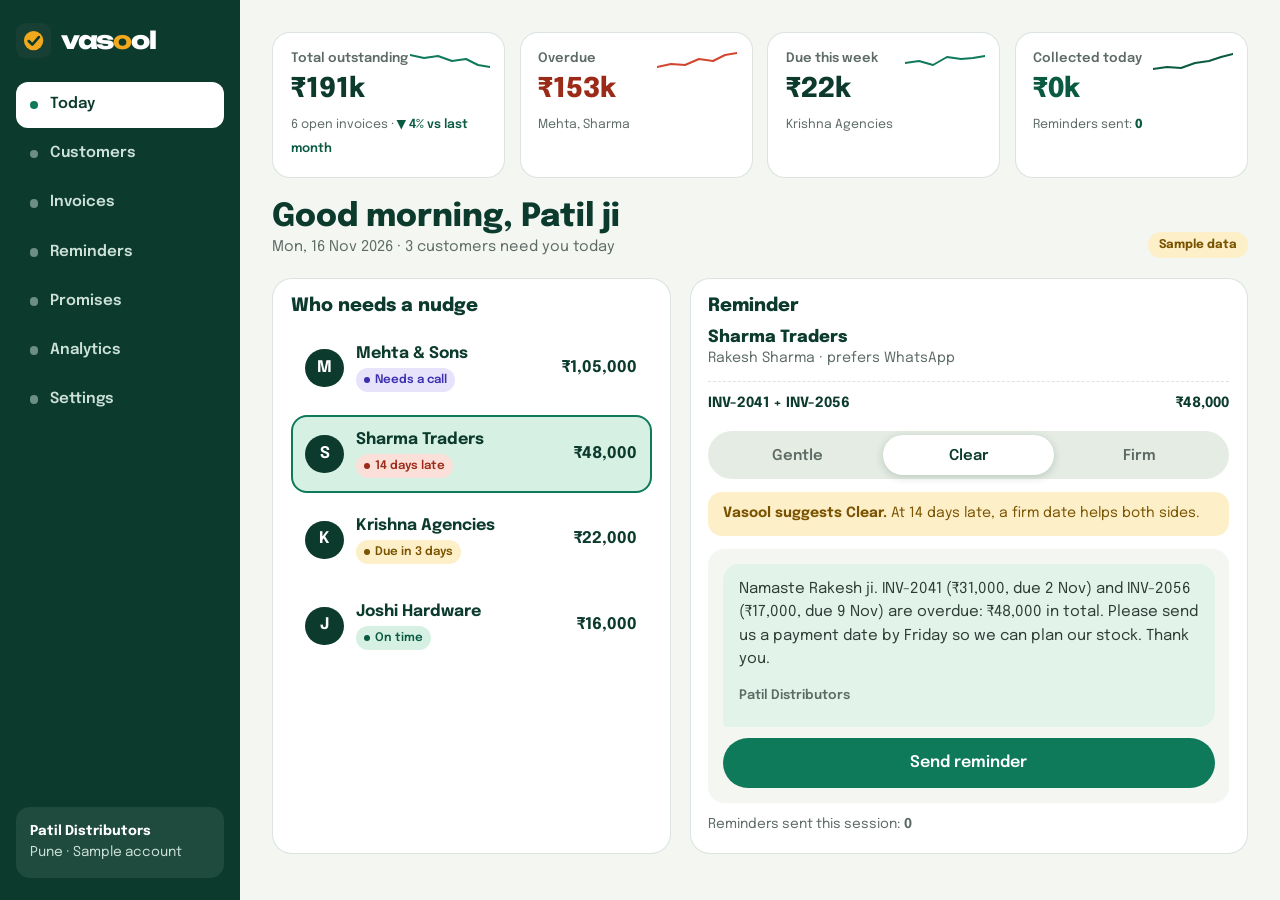
==== commit 823e0c06: "Add dashboard and Promise to Pay workflow" ====
--- a/dashboard.html
+++ b/dashboard.html
@@ -16,13 +16,13 @@
 <input type="radio" name="c" id="c1" class="vh" checked><input type="radio" name="c" id="c2" class="vh"><input type="radio" name="c" id="c3" class="vh"><input type="radio" name="c" id="c4" class="vh">
 <input type="radio" name="t" id="t1" class="vh"><input type="radio" name="t" id="t2" class="vh" checked><input type="radio" name="t" id="t3" class="vh">
 <input type="radio" name="f" id="f1" class="vh" checked><input type="radio" name="f" id="f2" class="vh"><input type="radio" name="f" id="f3" class="vh">
-<input type="radio" name="v" id="v5" class="vh"><input type="radio" name="v" id="v6" class="vh">
+<input type="radio" name="v" id="v7" class="vh"><input type="radio" name="v" id="v5" class="vh"><input type="radio" name="v" id="v6" class="vh">
 <input type="radio" name="r" id="r1" class="vh" checked><input type="radio" name="r" id="r2" class="vh"><input type="radio" name="r" id="r3" class="vh">
 
 <aside class="side">
   <a class="logo" href="index.html" aria-label="Vasool, back to website"><svg viewBox="0 0 40 40" aria-hidden="true"><rect width="40" height="40" rx="11" fill="#173f33"/><circle cx="20" cy="20" r="11" fill="#f0a81c"/><path d="M14.5 20.5l4 4 7.5-8.5" fill="none" stroke="#0c3b2e" stroke-width="3" stroke-linecap="round" stroke-linejoin="round"/></svg><span>vas<b>o</b>ol</span></a>
   <nav class="nav" aria-label="Dashboard">
-    <label for="v1"><i></i>Today</label><label for="v2"><i></i>Customers</label><label for="v3"><i></i>Invoices</label><label for="v4"><i></i>Reminders</label><label for="v5"><i></i>Analytics</label><label for="v6"><i></i>Settings</label>
+    <label for="v1"><i></i>Today</label><label for="v2"><i></i>Customers</label><label for="v3"><i></i>Invoices</label><label for="v4"><i></i>Reminders</label><label for="v7"><i></i>Promises</label><label for="v5"><i></i>Analytics</label><label for="v6"><i></i>Settings</label>
   </nav>
   <div class="biz"><strong>Patil Distributors</strong>Pune · Sample account</div>
 </aside>
@@ -178,6 +178,28 @@
   </div>
 </section>
 
+<section class="view view-7">
+  <div class="top"><div><h1>Promises</h1><p>What customers told you, and what happened next.</p></div><a class="btn sm" href="promise.html">See the full workflow</a></div>
+  <div class="kpis">
+    <div class="card kpi"><span>Active promises</span><b>1</b><em>₹22k promised</em></div>
+    <div class="card kpi"><span>Missed</span><b style="color:var(--rb-ink)">1</b><em style="color:var(--rb-ink)">₹48k to follow up</em></div>
+    <div class="card kpi"><span>Kept this month</span><b>3</b><em>All matched to payments</em></div>
+    <div class="card kpi"><span>Promise reliability</span><b>78%</b><em>▲ 5 pts</em></div>
+  </div>
+  <div class="grid2">
+    <div class="card"><h2>Needs your attention</h2><div class="rows">
+      <div class="row"><span class="who"><span class="avatar">S</span><span><strong>Sharma Traders</strong><small>Promised ₹48,000 by Fri 20 Nov</small></span></span><span class="chip late">Missed by 1 day</span><span class="due">Vasool suggests a Gentle check-in. First miss in 6 months.</span><span class="btn sm">Send check-in</span></div>
+      <div class="row"><span class="who"><span class="avatar">K</span><span><strong>Krishna Agencies</strong><small>Promised ₹22,000 by Fri 20 Nov</small></span></span><span class="chip soon">Active</span><span class="due">Reminders paused. Vasool checks on Friday evening.</span><span class="btn sm">View promise</span></div>
+      <div class="row"><span class="who"><span class="avatar">M</span><span><strong>Mehta &amp; Sons</strong><small>No promise yet · 49 days late</small></span></span><span class="chip call">Needs a call</span><span class="due">Ask for a date on the call, then record it here.</span><span class="btn sm">Record promise</span></div>
+      <div class="row"><span class="who"><span class="avatar">J</span><span><strong>Joshi Hardware</strong><small>Promised ₹16,000 by Fri 6 Nov</small></span></span><span class="chip ok">Kept</span><span class="due">Paid on the promised date. Closed automatically.</span><span class="btn sm">View history</span></div>
+    </div></div>
+    <div class="card"><h2>How promises ended</h2>
+      <div class="age p"><p><span>Kept on time</span><span class="meter"><i style="--w:62"></i></span><b>62%</b></p><p><span>Kept late</span><span class="meter hi"><i style="--w:16"></i></span><b>16%</b></p><p><span>Missed</span><span class="meter late"><i style="--w:22"></i></span><b>22%</b></p></div>
+      <p class="note">Last 6 months, all customers. Sample data.</p>
+    </div>
+  </div>
+</section>
+
 <!-- STATS: last in the DOM so the counters have counted, shown first via flex order -->
 <div class="stats" aria-live="polite">
   <div class="stat"><span>Total outstanding</span><b class="n-out"></b><small>6 open invoices · <em class="dn">▼ 4% vs last month</em></small><svg class="spark" viewBox="0 0 80 24" aria-hidden="true"><polyline points="0,6 14,9 28,7 42,12 56,10 68,16 80,18"/></svg></div>
--- a/dashboard.css
+++ b/dashboard.css
@@ -917,4 +917,14 @@
 /* people who prefer less motion */
 @media (prefers-reduced-motion: reduce) {
   * { animation: none !important; transition: none !important; }
-}+}
+
+
+/* ===== PROMISES PAGE ===== */
+#v7:checked ~ .main .view-7 { position: static; height: auto; overflow: visible; visibility: visible; }
+#v7:checked ~ .side [for="v7"] { background: #fff; color: var(--ledger); }
+#v7:checked ~ .side [for="v7"] i { background: var(--field); opacity: 1; }
+#v7:focus-visible ~ .side [for="v7"] { outline: 3px solid var(--marigold); }
+.view-7 .row { grid-template-columns: 1.4fr auto 1.4fr auto; }
+.view-7 a.btn { text-decoration: none; }
+@media (max-width: 860px) { .view-7 .row { grid-template-columns: 1fr auto; } .view-7 .row > :nth-child(3) { grid-column: 1 / -1; } }
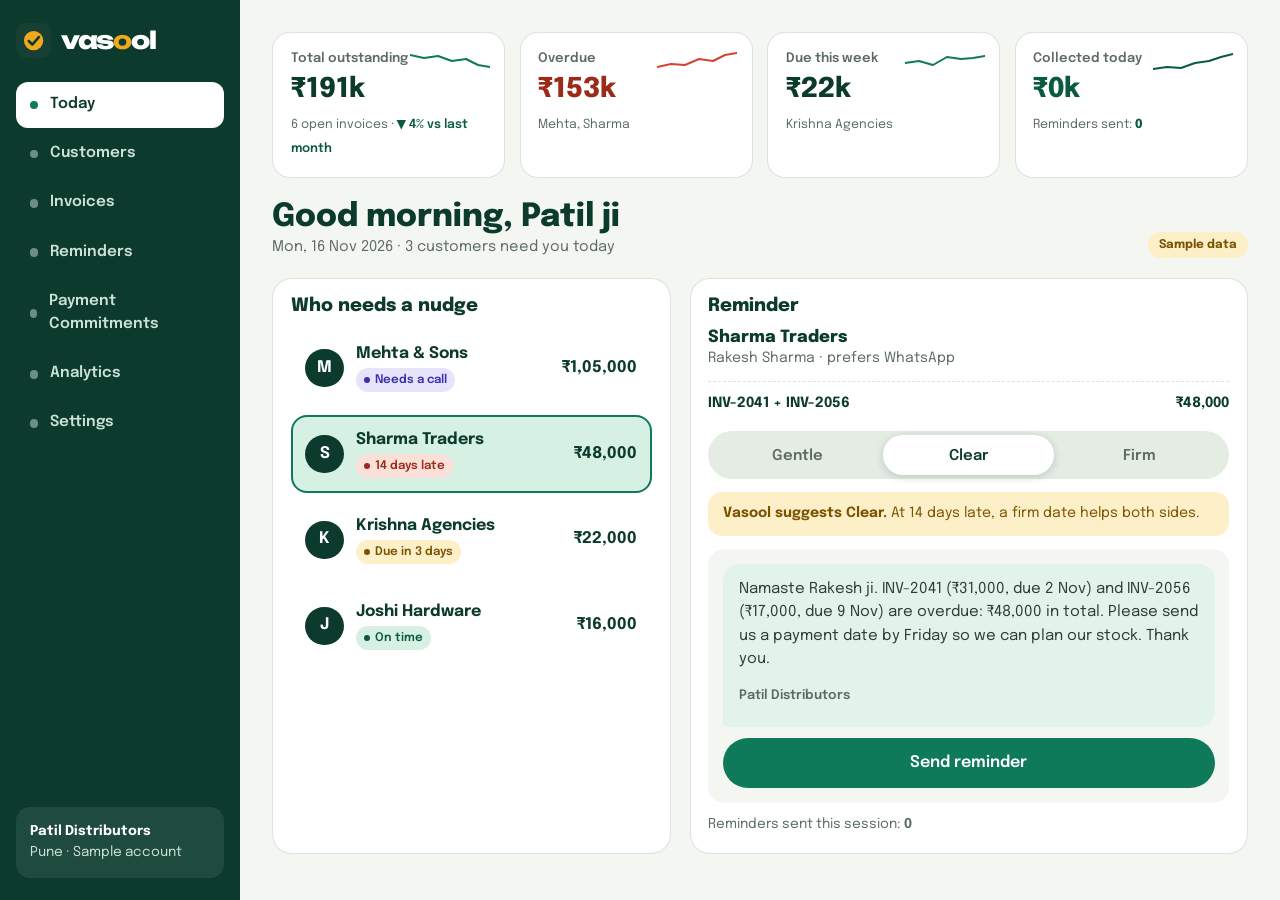
==== commit 12cb0659: "Add dashboard and Promise to Pay workflow" ====
--- a/dashboard.html
+++ b/dashboard.html
@@ -22,7 +22,7 @@
 <aside class="side">
   <a class="logo" href="index.html" aria-label="Vasool, back to website"><svg viewBox="0 0 40 40" aria-hidden="true"><rect width="40" height="40" rx="11" fill="#173f33"/><circle cx="20" cy="20" r="11" fill="#f0a81c"/><path d="M14.5 20.5l4 4 7.5-8.5" fill="none" stroke="#0c3b2e" stroke-width="3" stroke-linecap="round" stroke-linejoin="round"/></svg><span>vas<b>o</b>ol</span></a>
   <nav class="nav" aria-label="Dashboard">
-    <label for="v1"><i></i>Today</label><label for="v2"><i></i>Customers</label><label for="v3"><i></i>Invoices</label><label for="v4"><i></i>Reminders</label><label for="v7"><i></i>Promises</label><label for="v5"><i></i>Analytics</label><label for="v6"><i></i>Settings</label>
+    <label for="v1"><i></i>Today</label><label for="v2"><i></i>Customers</label><label for="v3"><i></i>Invoices</label><label for="v4"><i></i>Reminders</label><label for="v7"><i></i>Payment Commitments</label><label for="v5"><i></i>Analytics</label><label for="v6"><i></i>Settings</label>
   </nav>
   <div class="biz"><strong>Patil Distributors</strong>Pune · Sample account</div>
 </aside>
